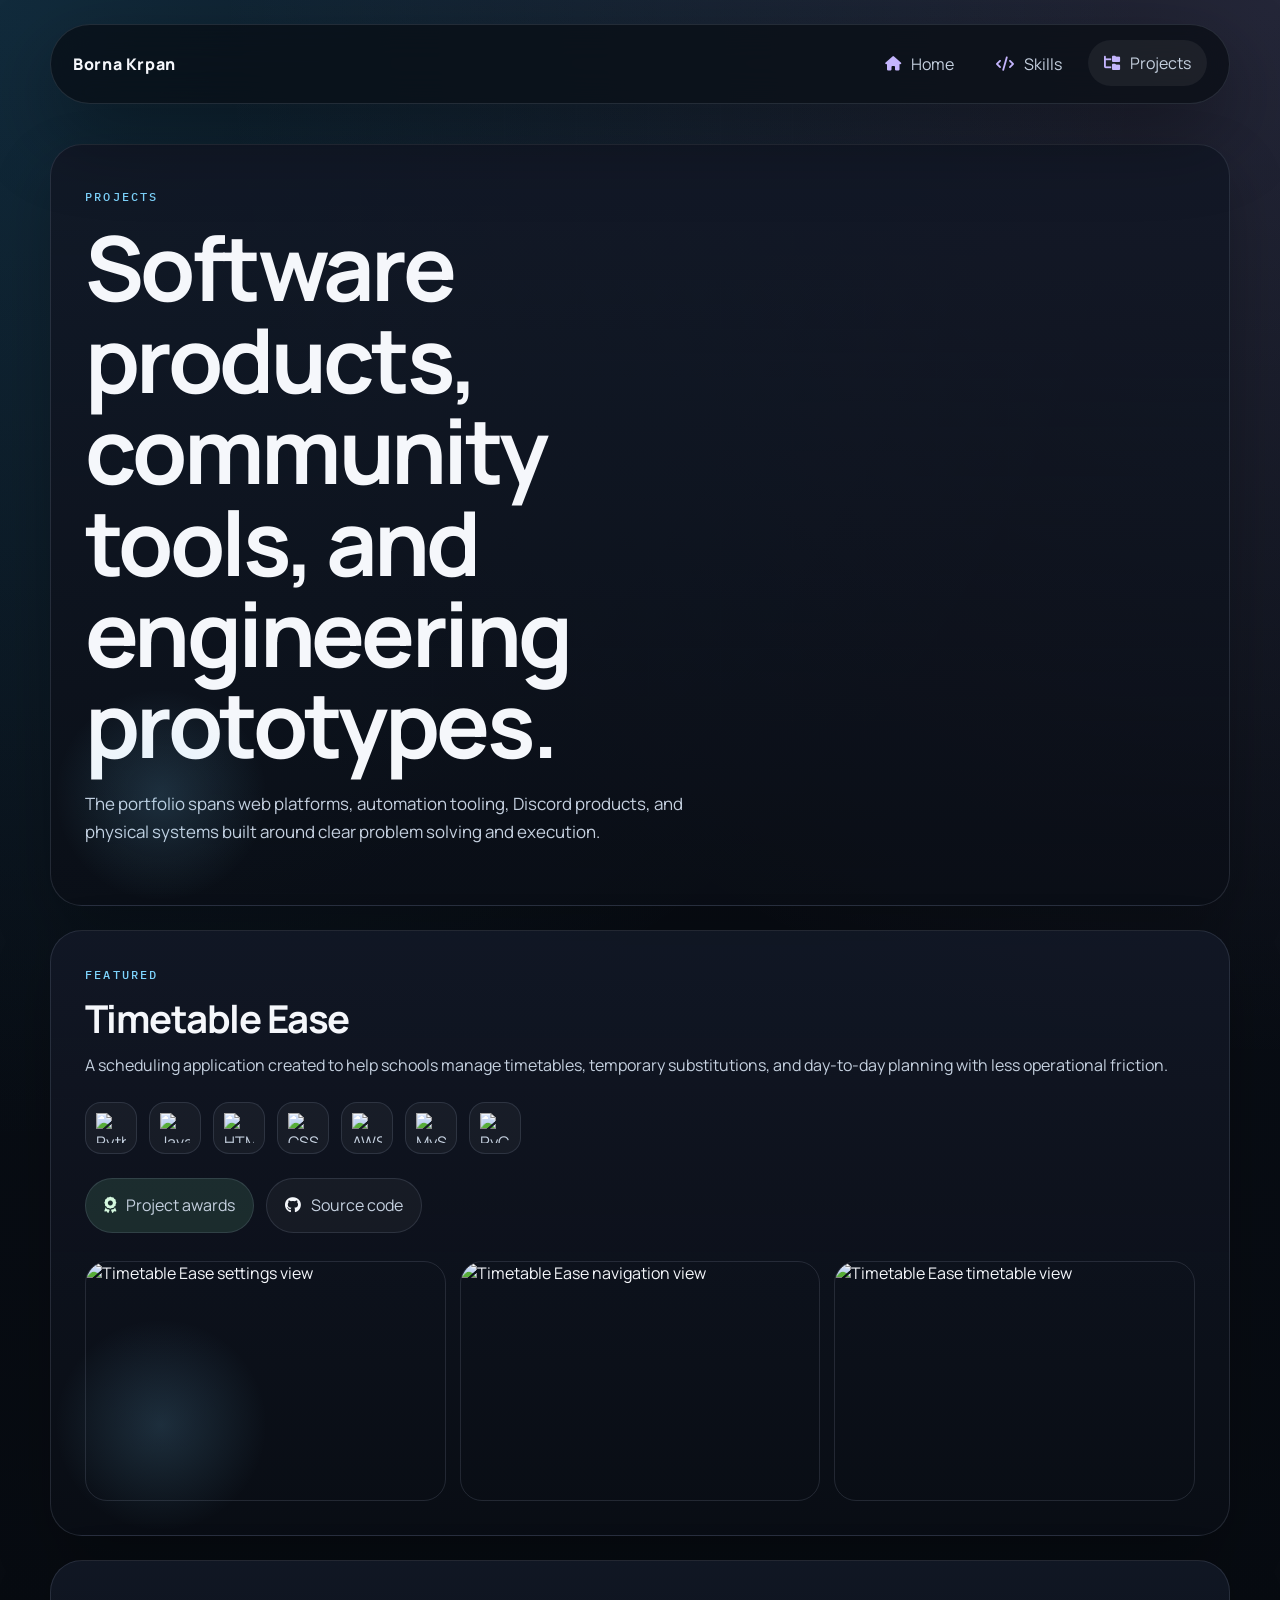
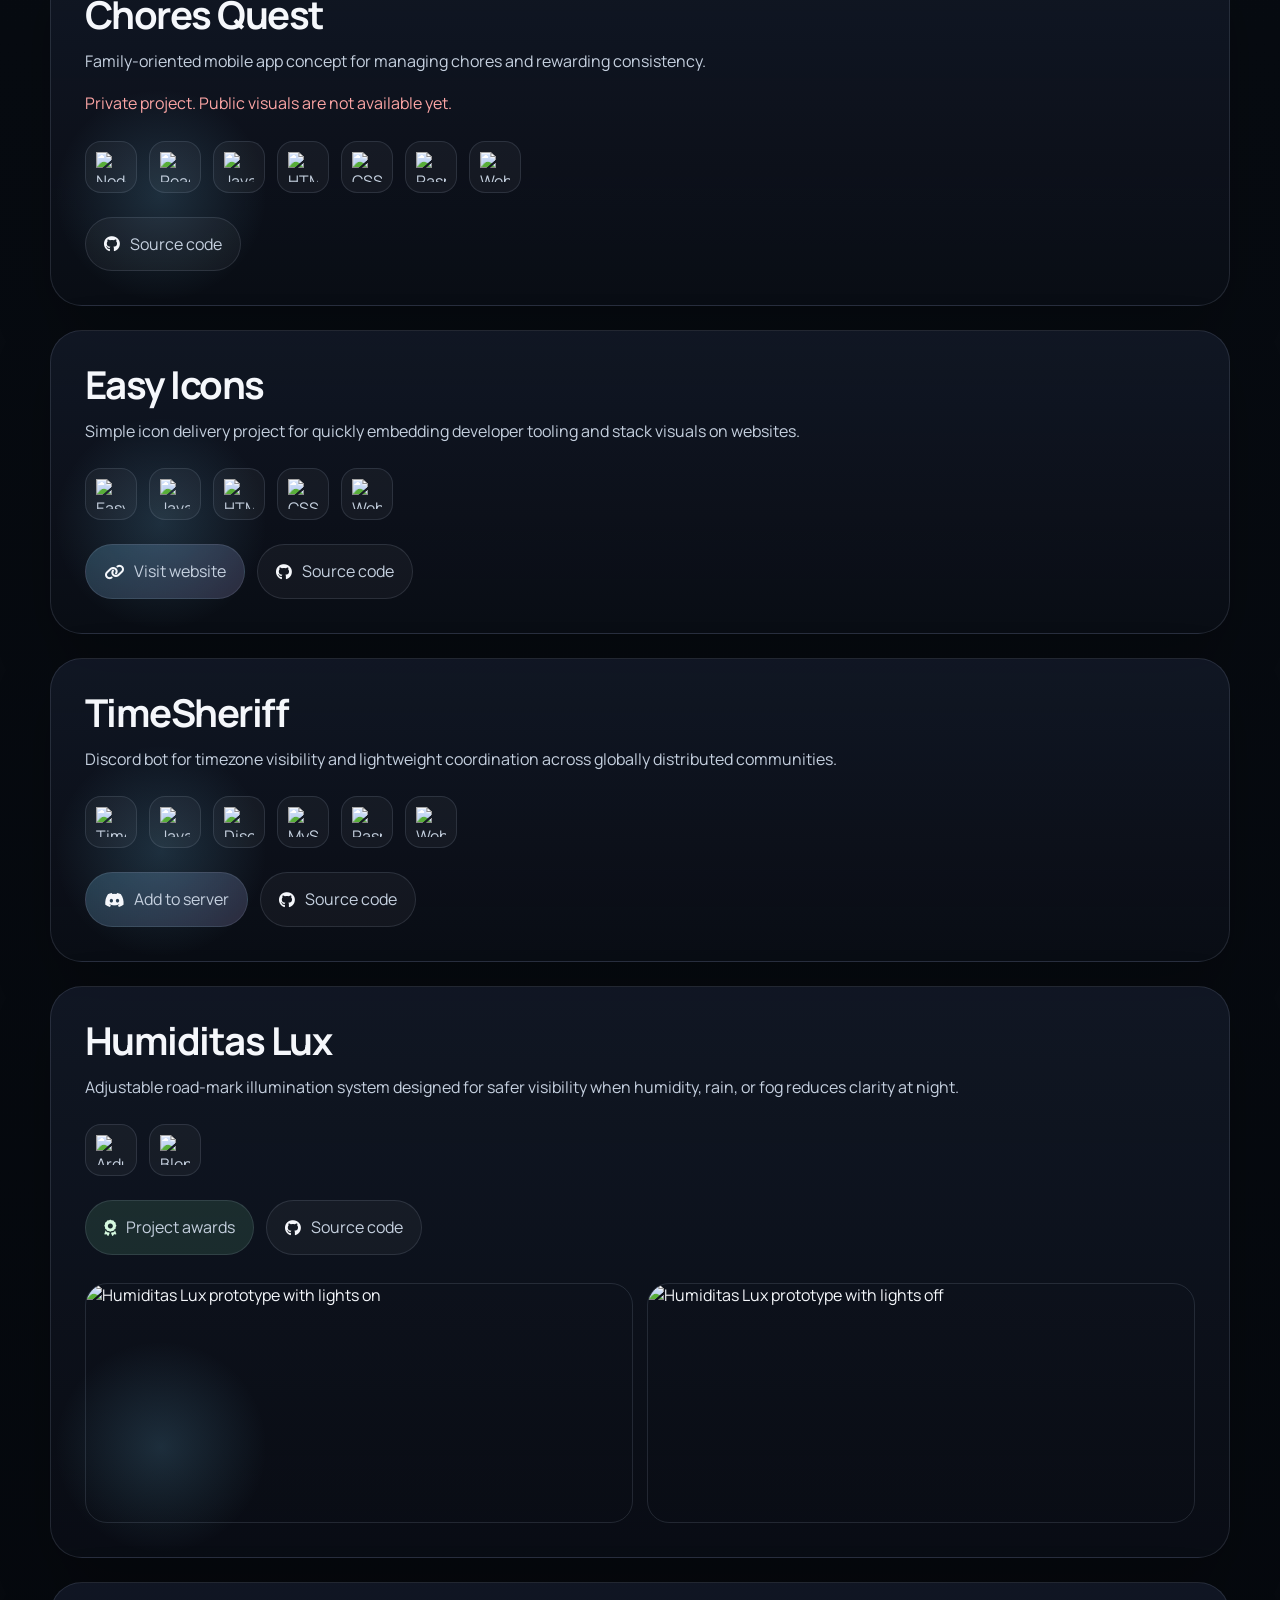
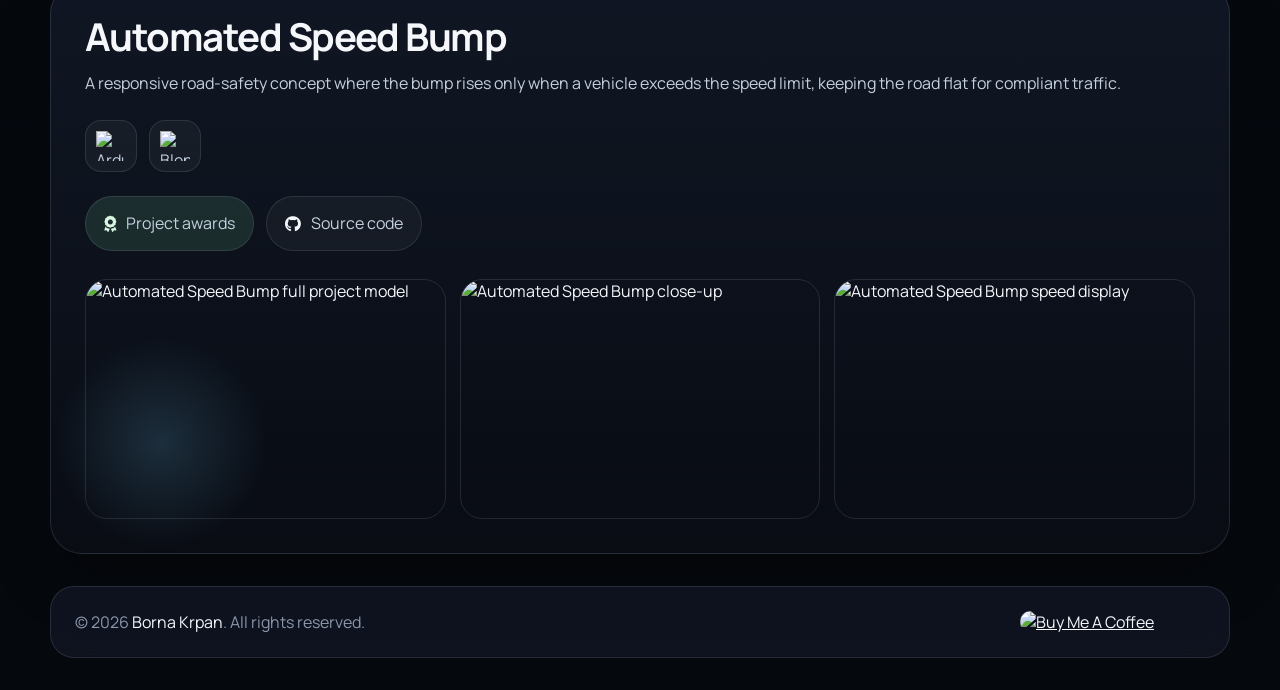
==== projects.html @ 5ff1ddcb "Page rework" ====
<!DOCTYPE html>
<html lang="en">
<head>
    <meta charset="UTF-8">
    <meta name="viewport" content="width=device-width, initial-scale=1.0">
    <title>Borna Krpan</title>
    <link rel="icon" type="image/x-icon" href="images/pp.png">
    <link rel="preconnect" href="https://fonts.googleapis.com">
    <link rel="preconnect" href="https://fonts.gstatic.com" crossorigin>
    <link href="https://fonts.googleapis.com/css2?family=IBM+Plex+Mono:wght@400;500&family=Manrope:wght@400;500;700;800&display=swap" rel="stylesheet">
    <link rel="stylesheet" href="css/style.css">
    <link rel="stylesheet" href="css/header.css">
    <link rel="stylesheet" href="css/main.css">
    <link rel="stylesheet" href="css/footer.css">
    <link rel="stylesheet" href="https://cdnjs.cloudflare.com/ajax/libs/font-awesome/6.6.0/css/all.min.css"
          integrity="sha512-Kc323vGBEqzTmouAECnVceyQqyqdsSiqLQISBL29aUW4U/M7pSPA/gEUZQqv1cwx4OnYxTxve5UMg5GT6L4JJg=="
          crossorigin="anonymous" referrerpolicy="no-referrer">
</head>
<body class="page-projects">
<header class="site-header">
    <a class="brand" href="./index.html">Borna Krpan</a>
    <nav>
        <ul class="nav-list">
            <li><a class="nav-link" href="./index.html"><i class="fa-solid fa-house"></i><span>Home</span></a></li>
            <li><a class="nav-link" href="./skills.html"><i class="fa-solid fa-code"></i><span>Skills</span></a></li>
            <li><a class="nav-link active" href="./projects.html"><i class="fa-solid fa-folder-tree"></i><span>Projects</span></a></li>
        </ul>
    </nav>
</header>
<main class="site-main">
    <section class="page-intro section-card">
        <p class="eyebrow">Projects</p>
        <h1>Software products, community tools, and engineering prototypes.</h1>
        <p class="lede">
            The portfolio spans web platforms, automation tooling, Discord products, and physical systems built around
            clear problem solving and execution.
        </p>
    </section>

    <section class="project-stack">
        <article class="project-card project-card-featured section-card">
            <div class="project-copy">
                <p class="eyebrow">Featured</p>
                <h2 id="timetable-ease">Timetable Ease</h2>
                <p>
                    A scheduling application created to help schools manage timetables, temporary substitutions, and
                    day-to-day planning with less operational friction.
                </p>
                <ul class="tech-list">
                    <li><img src="https://easyicons.xyz/icons/Python-Dark.svg" alt="Python"></li>
                    <li><img src="https://easyicons.xyz/icons/JavaScript.svg" alt="JavaScript"></li>
                    <li><img src="https://easyicons.xyz/icons/HTML.svg" alt="HTML"></li>
                    <li><img src="https://easyicons.xyz/icons/CSS.svg" alt="CSS"></li>
                    <li><img src="https://easyicons.xyz/icons/AWS-Dark.svg" alt="AWS"></li>
                    <li><img src="https://easyicons.xyz/icons/MySQL-Dark.svg" alt="MySQL"></li>
                    <li><img src="https://easyicons.xyz/icons/PyCharm-Dark.svg" alt="PyCharm"></li>
                </ul>
                <div class="button-row">
                    <a class="button button-accent" href="https://www.linkedin.com/in/borna-krpan/details/honors/" target="_blank" rel="noreferrer">
                        <i class="fa-solid fa-award"></i><span>Project awards</span>
                    </a>
                    <a class="button button-secondary" href="https://github.com/xikodev/timetableease" target="_blank" rel="noreferrer">
                        <i class="fa-brands fa-github"></i><span>Source code</span>
                    </a>
                </div>
            </div>
            <div class="project-media-grid">
                <img src="images/projects/timetable-ease/settings.png" alt="Timetable Ease settings view">
                <img src="images/projects/timetable-ease/navbar.png" alt="Timetable Ease navigation view">
                <img src="images/projects/timetable-ease/timetable.png" alt="Timetable Ease timetable view">
            </div>
        </article>

        <article class="project-card section-card">
            <div class="project-copy">
                <h2 id="chores-quest">Chores Quest</h2>
                <p>Family-oriented mobile app concept for managing chores and rewarding consistency.</p>
                <p class="status-note">Private project. Public visuals are not available yet.</p>
                <ul class="tech-list">
                    <li><img src="https://easyicons.xyz/icons/NodeJS-Dark.svg" alt="NodeJS"></li>
                    <li><img src="https://easyicons.xyz/icons/React-Dark.svg" alt="React"></li>
                    <li><img src="https://easyicons.xyz/icons/JavaScript.svg" alt="JavaScript"></li>
                    <li><img src="https://easyicons.xyz/icons/HTML.svg" alt="HTML"></li>
                    <li><img src="https://easyicons.xyz/icons/CSS.svg" alt="CSS"></li>
                    <li><img src="https://easyicons.xyz/icons/RaspberryPi-Dark.svg" alt="Raspberry Pi"></li>
                    <li><img src="https://easyicons.xyz/icons/WebStorm-Dark.svg" alt="WebStorm"></li>
                </ul>
                <div class="button-row">
                    <a class="button button-secondary" href="https://github.com/xikodev/chores-quest" target="_blank" rel="noreferrer">
                        <i class="fa-brands fa-github"></i><span>Source code</span>
                    </a>
                </div>
            </div>
        </article>

        <article class="project-card section-card">
            <div class="project-copy">
                <h2 id="easy-icons">Easy Icons</h2>
                <p>Simple icon delivery project for quickly embedding developer tooling and stack visuals on websites.</p>
                <ul class="tech-list">
                    <li><img src="images/projects/easy-icons/logo.png" alt="Easy Icons logo"></li>
                    <li><img src="https://easyicons.xyz/icons/JavaScript.svg" alt="JavaScript"></li>
                    <li><img src="https://easyicons.xyz/icons/HTML.svg" alt="HTML"></li>
                    <li><img src="https://easyicons.xyz/icons/CSS.svg" alt="CSS"></li>
                    <li><img src="https://easyicons.xyz/icons/WebStorm-Dark.svg" alt="WebStorm"></li>
                </ul>
                <div class="button-row">
                    <a class="button button-primary" href="https://easyicons.xyz" target="_blank" rel="noreferrer">
                        <i class="fa-solid fa-link"></i><span>Visit website</span>
                    </a>
                    <a class="button button-secondary" href="https://github.com/xikodev/easy-icons" target="_blank" rel="noreferrer">
                        <i class="fa-brands fa-github"></i><span>Source code</span>
                    </a>
                </div>
            </div>
        </article>

        <article class="project-card section-card">
            <div class="project-copy">
                <h2 id="timesheriff">TimeSheriff</h2>
                <p>
                    Discord bot for timezone visibility and lightweight coordination across globally distributed
                    communities.
                </p>
                <ul class="tech-list">
                    <li><img src="images/projects/timesheriff/timesheriff.png" alt="TimeSheriff logo"></li>
                    <li><img src="https://easyicons.xyz/icons/JavaScript.svg" alt="JavaScript"></li>
                    <li><img src="https://easyicons.xyz/icons/DiscordJS-Dark.svg" alt="DiscordJS"></li>
                    <li><img src="https://easyicons.xyz/icons/MySQL-Dark.svg" alt="MySQL"></li>
                    <li><img src="https://easyicons.xyz/icons/RaspberryPi-Dark.svg" alt="Raspberry Pi"></li>
                    <li><img src="https://easyicons.xyz/icons/WebStorm-Dark.svg" alt="WebStorm"></li>
                </ul>
                <div class="button-row">
                    <a class="button button-primary" href="https://timesheriff.xyz" target="_blank" rel="noreferrer">
                        <i class="fa-brands fa-discord"></i><span>Add to server</span>
                    </a>
                    <a class="button button-secondary" href="https://github.com/xikodev/timesheriff" target="_blank" rel="noreferrer">
                        <i class="fa-brands fa-github"></i><span>Source code</span>
                    </a>
                </div>
            </div>
        </article>

        <article class="project-card section-card">
            <div class="project-copy">
                <h2 id="humiditas-lux">Humiditas Lux</h2>
                <p>
                    Adjustable road-mark illumination system designed for safer visibility when humidity, rain, or fog
                    reduces clarity at night.
                </p>
                <ul class="tech-list">
                    <li><img src="https://easyicons.xyz/icons/Arduino.svg" alt="Arduino"></li>
                    <li><img src="https://easyicons.xyz/icons/Blender-Dark.svg" alt="Blender"></li>
                </ul>
                <div class="button-row">
                    <a class="button button-accent" href="https://www.linkedin.com/in/borna-krpan/details/honors/" target="_blank" rel="noreferrer">
                        <i class="fa-solid fa-award"></i><span>Project awards</span>
                    </a>
                    <a class="button button-secondary" href="https://github.com/xikodev/humiditas-lux" target="_blank" rel="noreferrer">
                        <i class="fa-brands fa-github"></i><span>Source code</span>
                    </a>
                </div>
            </div>
            <div class="project-media-grid project-media-grid-duo">
                <img src="images/projects/humiditas-lux/lights-on.jpg" alt="Humiditas Lux prototype with lights on">
                <img src="images/projects/humiditas-lux/lights-off.jpg" alt="Humiditas Lux prototype with lights off">
            </div>
        </article>

        <article class="project-card section-card">
            <div class="project-copy">
                <h2 id="automated-speed-bump">Automated Speed Bump</h2>
                <p>
                    A responsive road-safety concept where the bump rises only when a vehicle exceeds the speed limit,
                    keeping the road flat for compliant traffic.
                </p>
                <ul class="tech-list">
                    <li><img src="https://easyicons.xyz/icons/Arduino.svg" alt="Arduino"></li>
                    <li><img src="https://easyicons.xyz/icons/Blender-Dark.svg" alt="Blender"></li>
                </ul>
                <div class="button-row">
                    <a class="button button-accent" href="https://www.linkedin.com/in/borna-krpan/details/honors/" target="_blank" rel="noreferrer">
                        <i class="fa-solid fa-award"></i><span>Project awards</span>
                    </a>
                    <a class="button button-secondary" href="https://github.com/xikodev/automated-speed-bump" target="_blank" rel="noreferrer">
                        <i class="fa-brands fa-github"></i><span>Source code</span>
                    </a>
                </div>
            </div>
            <div class="project-media-grid">
                <img src="images/projects/automated-speed-bump/project.jpg" alt="Automated Speed Bump full project model">
                <img src="images/projects/automated-speed-bump/speed-bump.jpg" alt="Automated Speed Bump close-up">
                <img src="images/projects/automated-speed-bump/lcd.jpg" alt="Automated Speed Bump speed display">
            </div>
        </article>
    </section>
</main>
<footer class="site-footer">
    <p>&copy; 2026 <span>Borna Krpan</span>. All rights reserved.</p>
    <a class="coffee-link" href="https://www.buymeacoffee.com/xikodev" target="_blank" rel="noreferrer">
        <img src="https://cdn.buymeacoffee.com/buttons/v2/default-yellow.png" alt="Buy Me A Coffee">
    </a>
</footer>
</body>
</html>
---- css/style.css ----
@import 'root.css';

* {
    box-sizing: border-box;
}

html {
    min-height: 100%;
    scroll-behavior: smooth;
}

body {
    margin: 0;
    min-height: 100vh;
    color: var(--text-primary);
    font-family: 'Manrope', sans-serif;
    background:
        radial-gradient(circle at top left, rgba(56, 189, 248, 0.16), transparent 28%),
        radial-gradient(circle at top right, rgba(196, 181, 253, 0.14), transparent 26%),
        linear-gradient(180deg, #0a0f18 0%, var(--bg-base) 42%, #05080d 100%);
}

body::before {
    content: '';
    position: fixed;
    inset: 0;
    background-image:
        linear-gradient(rgba(255, 255, 255, 0.025) 1px, transparent 1px),
        linear-gradient(90deg, rgba(255, 255, 255, 0.025) 1px, transparent 1px);
    background-size: 72px 72px;
    mask-image: radial-gradient(circle at center, black 45%, transparent 88%);
    pointer-events: none;
    opacity: 0.35;
}

a {
    color: inherit;
}

img {
    display: block;
    max-width: 100%;
}
---- css/header.css ----
@import 'root.css';

.site-header {
    width: min(calc(100% - 48px), var(--content-width));
    margin: 24px auto 0;
    padding: 16px 22px;
    display: flex;
    justify-content: space-between;
    align-items: center;
    gap: 20px;
    position: sticky;
    top: 16px;
    z-index: 20;
    border: 1px solid var(--border-soft);
    border-radius: 999px;
    background: rgba(7, 11, 17, 0.68);
    backdrop-filter: blur(18px);
    box-shadow: var(--shadow-soft);
}

.brand {
    font-size: 1rem;
    font-weight: 800;
    letter-spacing: 0.04em;
    text-decoration: none;
}

.nav-list {
    list-style: none;
    display: flex;
    align-items: center;
    gap: 10px;
    margin: 0;
    padding: 0;
}

.nav-link {
    display: inline-flex;
    align-items: center;
    gap: 10px;
    padding: 10px 16px;
    border-radius: 999px;
    text-decoration: none;
    color: var(--text-secondary);
    transition: background-color 0.25s ease, color 0.25s ease, transform 0.25s ease;
}

.nav-link i {
    color: var(--accent-secondary);
    font-size: 0.9rem;
}

.nav-link:hover,
.nav-link.active {
    background: rgba(255, 255, 255, 0.06);
    color: var(--text-primary);
    transform: translateY(-1px);
}

@media (width <= 760px) {
    .site-header {
        width: min(calc(100% - 24px), var(--content-width));
        margin-top: 12px;
        padding: 14px 16px;
        border-radius: 28px;
        flex-direction: column;
        align-items: stretch;
    }

    .brand {
        text-align: center;
    }

    .nav-list {
        justify-content: center;
        flex-wrap: wrap;
    }

    .nav-link {
        flex: 1 1 auto;
        justify-content: center;
    }
}
---- css/main.css ----
@import 'root.css';

.site-main {
    width: min(calc(100% - 48px), var(--content-width));
    margin: 40px auto 32px;
    display: flex;
    flex-direction: column;
    gap: 24px;
}

.section-card {
    position: relative;
    overflow: hidden;
    border: 1px solid var(--border-soft);
    border-radius: var(--radius-xl);
    background: linear-gradient(180deg, rgba(18, 24, 38, 0.9), rgba(10, 14, 22, 0.78));
    box-shadow: var(--shadow-card);
}

.section-card::after {
    content: '';
    position: absolute;
    inset: auto auto 0 0;
    width: 220px;
    height: 220px;
    background: radial-gradient(circle, rgba(125, 211, 252, 0.16), transparent 68%);
    pointer-events: none;
}

.eyebrow {
    margin: 0 0 14px;
    color: var(--accent);
    font-family: 'IBM Plex Mono', monospace;
    font-size: 0.76rem;
    font-weight: 500;
    letter-spacing: 0.18em;
    text-transform: uppercase;
}

h1,
h2,
h3,
p {
    margin-top: 0;
}

h1,
h2 {
    letter-spacing: -0.04em;
    line-height: 1.02;
}

h1 {
    max-width: 12ch;
    font-size: clamp(3rem, 7vw, 5.6rem);
    margin-bottom: 20px;
}

h2 {
    font-size: clamp(2rem, 4vw, 3rem);
    margin-bottom: 16px;
}

h3 {
    font-size: 1.25rem;
    margin-bottom: 12px;
}

p,
li,
span {
    color: var(--text-secondary);
    line-height: 1.65;
}

.lede {
    max-width: 62ch;
    color: var(--text-secondary);
    font-size: 1.06rem;
}

.button-row,
.hero-actions {
    display: flex;
    flex-wrap: wrap;
    gap: 12px;
}

.button {
    display: inline-flex;
    align-items: center;
    gap: 10px;
    padding: 13px 18px;
    border: 1px solid var(--border-soft);
    border-radius: 999px;
    text-decoration: none;
    transition: transform 0.25s ease, border-color 0.25s ease, background-color 0.25s ease;
}

.button:hover {
    transform: translateY(-2px);
    border-color: var(--border-strong);
}

.button-primary {
    background: linear-gradient(135deg, rgba(125, 211, 252, 0.22), rgba(196, 181, 253, 0.18));
    color: var(--text-primary);
}

.button-secondary {
    background: rgba(255, 255, 255, 0.04);
    color: var(--text-primary);
}

.button-accent {
    background: rgba(134, 239, 172, 0.12);
    color: #d5f8df;
}

.hero {
    display: grid;
    grid-template-columns: minmax(0, 1.5fr) minmax(320px, 0.9fr);
    gap: 28px;
    padding: 52px;
    align-items: center;
}

.hero-copy {
    position: relative;
    z-index: 1;
}

.hero-copy .lede {
    margin-bottom: 28px;
}

.hero-visual {
    display: grid;
    gap: 18px;
    justify-items: end;
    position: relative;
    z-index: 1;
}

.portrait-shell {
    padding: 14px;
    border-radius: 28px;
    background: linear-gradient(180deg, rgba(255, 255, 255, 0.1), rgba(255, 255, 255, 0.03));
    border: 1px solid rgba(255, 255, 255, 0.12);
}

#profile-picture {
    width: min(100%, 320px);
    aspect-ratio: 1;
    object-fit: cover;
    border-radius: 22px;
}

.signal-card {
    max-width: 320px;
    padding: 18px 20px;
    border: 1px solid var(--border-soft);
    border-radius: var(--radius-md);
    background: rgba(255, 255, 255, 0.04);
}

.signal-label {
    margin-bottom: 8px;
    color: var(--text-muted);
    font-family: 'IBM Plex Mono', monospace;
    font-size: 0.82rem;
    letter-spacing: 0.08em;
    text-transform: uppercase;
}

.signal-value {
    margin-bottom: 0;
    color: var(--text-primary);
}

.social-list,
.tag-list,
.tech-list,
.icon-cloud {
    list-style: none;
    padding: 0;
    margin: 0;
}

.social-list {
    display: flex;
    flex-wrap: wrap;
    gap: 12px;
    margin-top: 28px;
}

.social-list a {
    width: 52px;
    height: 52px;
    display: inline-flex;
    align-items: center;
    justify-content: center;
    border: 1px solid var(--border-soft);
    border-radius: 18px;
    background: rgba(255, 255, 255, 0.04);
    transition: transform 0.25s ease, border-color 0.25s ease, background-color 0.25s ease;
}

.social-list a:hover {
    transform: translateY(-2px);
    border-color: var(--border-strong);
    background: rgba(255, 255, 255, 0.07);
}

.social-list img {
    width: 26px;
    height: 26px;
}

.metrics-grid,
.content-grid,
.spotlight-grid,
.skill-groups {
    display: grid;
    gap: 24px;
}

.metrics-grid {
    grid-template-columns: repeat(3, minmax(0, 1fr));
}

.metric-card {
    padding: 28px;
}

.metric-value {
    margin-bottom: 10px;
    color: var(--text-primary);
    font-size: 1.6rem;
    font-weight: 800;
    letter-spacing: -0.04em;
}

.metric-label {
    margin-bottom: 0;
}

.content-grid {
    grid-template-columns: repeat(2, minmax(0, 1fr));
}

.content-grid > article,
.spotlight-card,
.page-intro,
.skill-group,
.project-card {
    padding: 34px;
}

.timeline,
.experience-card {
    display: grid;
    gap: 18px;
}

.timeline-item,
.experience-card {
    padding: 20px 22px;
    border: 1px solid var(--border-soft);
    border-radius: var(--radius-lg);
    background: rgba(255, 255, 255, 0.03);
}

.timeline-item {
    display: flex;
    justify-content: space-between;
    gap: 20px;
}

.timeline-item span,
.experience-date span {
    color: var(--text-primary);
    white-space: nowrap;
}

.experience-card {
    grid-template-columns: minmax(0, 1fr) auto;
    align-items: center;
}

.experience-copy a {
    color: var(--text-primary);
    text-decoration: none;
}

.tag-list {
    display: flex;
    flex-wrap: wrap;
    gap: 10px;
    margin-top: 18px;
}

.tag-list li {
    padding: 8px 12px;
    border: 1px solid var(--border-soft);
    border-radius: 999px;
    background: rgba(255, 255, 255, 0.04);
    color: var(--text-primary);
}

.spotlight-card {
    display: grid;
    gap: 26px;
}

.spotlight-grid {
    grid-template-columns: repeat(3, minmax(0, 1fr));
}

.spotlight-grid article {
    padding: 22px;
    border: 1px solid var(--border-soft);
    border-radius: var(--radius-lg);
    background: rgba(255, 255, 255, 0.03);
}

.page-intro {
    padding-top: 42px;
    padding-bottom: 42px;
}

.page-intro h1 {
    max-width: 11ch;
}

.project-stack {
    display: grid;
    gap: 24px;
}

.project-card {
    display: grid;
    gap: 28px;
}

.project-copy {
    position: relative;
    z-index: 1;
}

.project-copy h2 {
    font-size: clamp(1.9rem, 3vw, 2.6rem);
    margin-bottom: 14px;
}

.status-note {
    color: var(--danger);
}

.tech-list {
    display: flex;
    flex-wrap: wrap;
    gap: 12px;
    margin: 24px 0;
}

.tech-list li {
    width: 52px;
    height: 52px;
    display: flex;
    align-items: center;
    justify-content: center;
    border: 1px solid var(--border-soft);
    border-radius: 16px;
    background: rgba(255, 255, 255, 0.04);
}

.tech-list img {
    width: 30px;
    height: 30px;
    object-fit: contain;
}

.project-media-grid {
    display: grid;
    grid-template-columns: repeat(3, minmax(0, 1fr));
    gap: 14px;
    position: relative;
    z-index: 1;
}

.project-media-grid-duo {
    grid-template-columns: repeat(2, minmax(0, 1fr));
}

.project-media-grid img {
    width: 100%;
    height: 100%;
    min-height: 240px;
    object-fit: cover;
    border-radius: 22px;
    border: 1px solid var(--border-soft);
}

.icon-cloud {
    display: grid;
    grid-template-columns: repeat(auto-fit, minmax(160px, 1fr));
    gap: 14px;
    margin-top: 24px;
}

.icon-cloud li {
    display: flex;
    align-items: center;
    gap: 12px;
    padding: 14px 16px;
    border: 1px solid var(--border-soft);
    border-radius: var(--radius-md);
    background: rgba(255, 255, 255, 0.04);
}

.icon-cloud img {
    width: 28px;
    height: 28px;
    object-fit: contain;
}

@media (width <= 980px) {
    .hero,
    .content-grid,
    .metrics-grid,
    .spotlight-grid {
        grid-template-columns: 1fr;
    }

    .hero-visual {
        justify-items: start;
    }

    .timeline-item,
    .experience-card {
        grid-template-columns: 1fr;
    }

    .timeline-item {
        flex-direction: column;
    }
}

@media (width <= 760px) {
    .site-main {
        width: min(calc(100% - 24px), var(--content-width));
        margin-top: 24px;
        gap: 16px;
    }

    .hero,
    .content-grid > article,
    .spotlight-card,
    .page-intro,
    .skill-group,
    .project-card,
    .metric-card {
        padding: 22px;
    }

    h1 {
        max-width: 100%;
    }

    .project-media-grid,
    .project-media-grid-duo {
        grid-template-columns: 1fr;
    }

    .project-media-grid img {
        min-height: 0;
    }

    .icon-cloud {
        grid-template-columns: 1fr;
    }
}
---- css/footer.css ----
@import 'root.css';

.site-footer {
    width: min(calc(100% - 48px), var(--content-width));
    margin: 0 auto 32px;
    padding: 22px 24px;
    display: flex;
    justify-content: space-between;
    align-items: center;
    gap: 20px;
    border: 1px solid var(--border-soft);
    border-radius: var(--radius-lg);
    background: var(--bg-elevated);
    backdrop-filter: blur(14px);
}

.site-footer p {
    margin: 0;
    color: var(--text-muted);
}

.site-footer span {
    color: var(--text-primary);
}

.coffee-link img {
    width: 185px;
    height: auto;
    border-radius: 12px;
}

@media (width <= 760px) {
    .site-footer {
        width: min(calc(100% - 24px), var(--content-width));
        padding: 18px;
        flex-direction: column;
        text-align: center;
    }
}
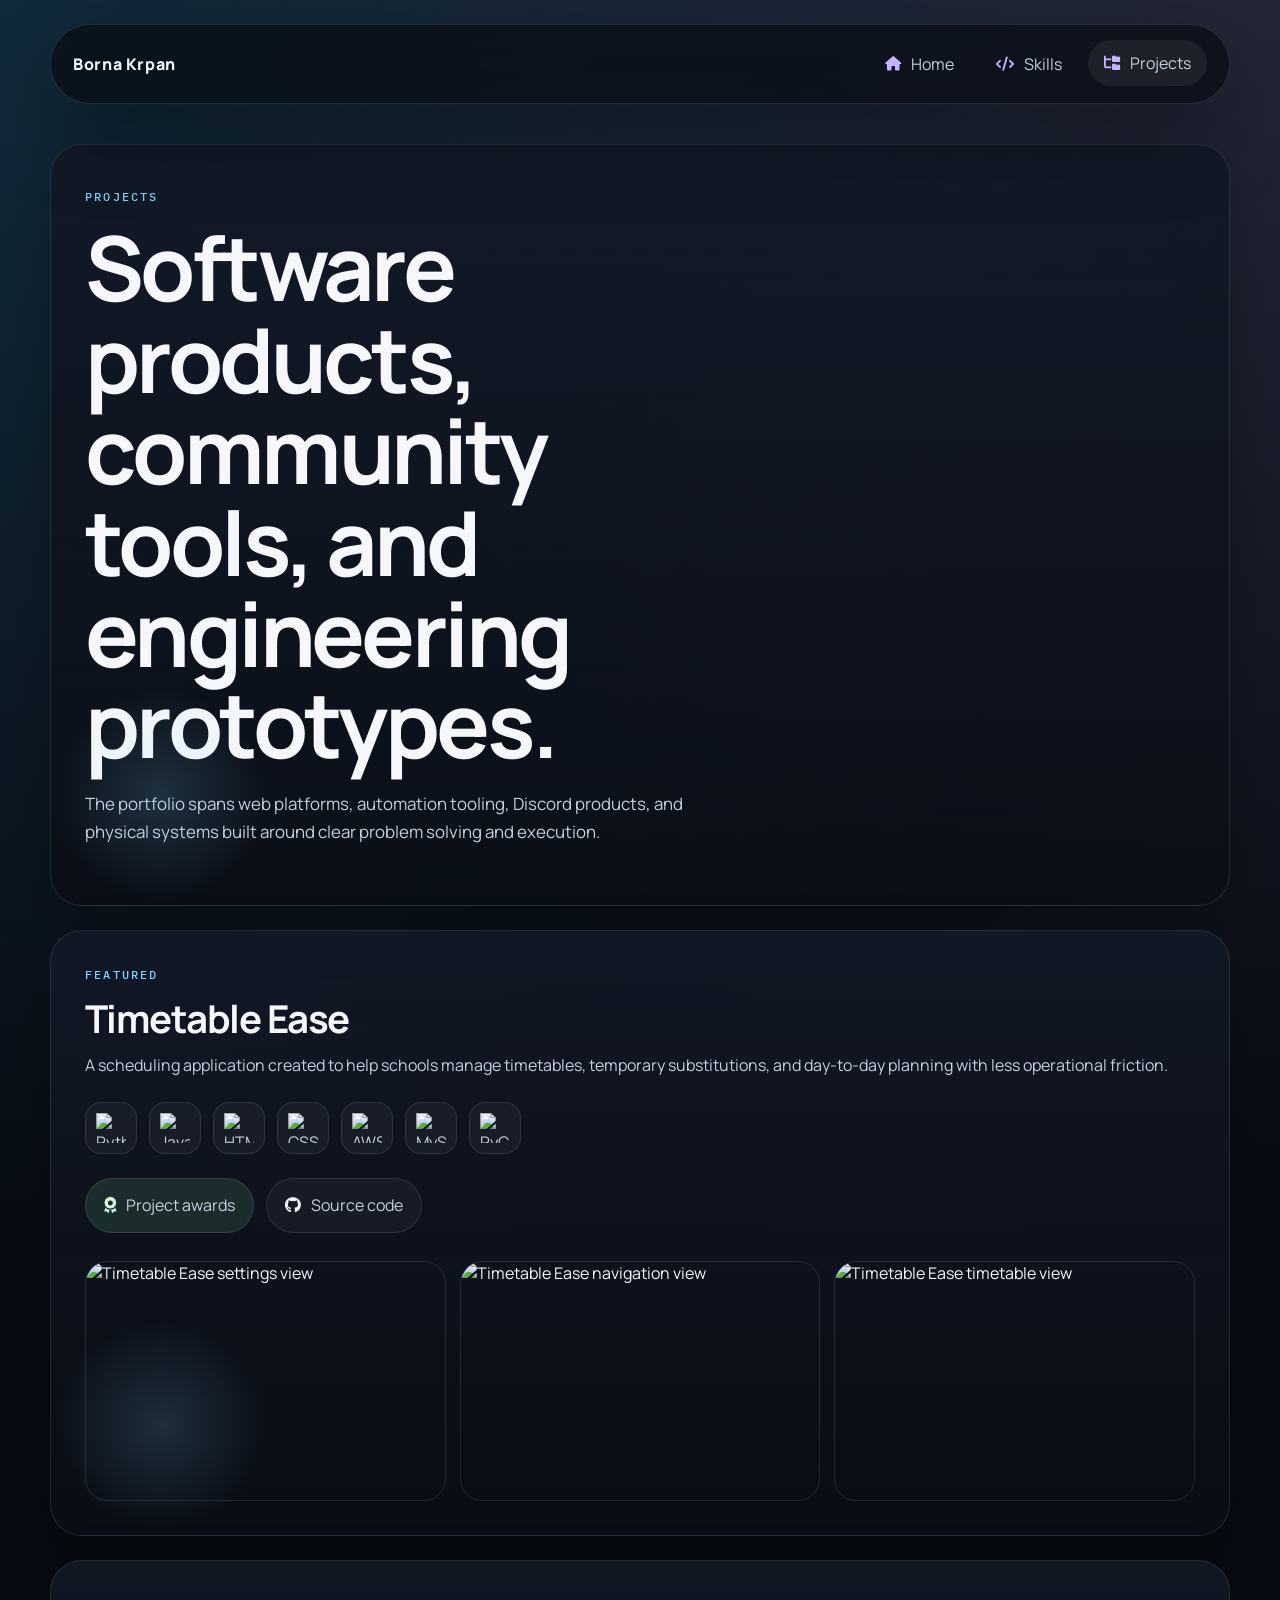
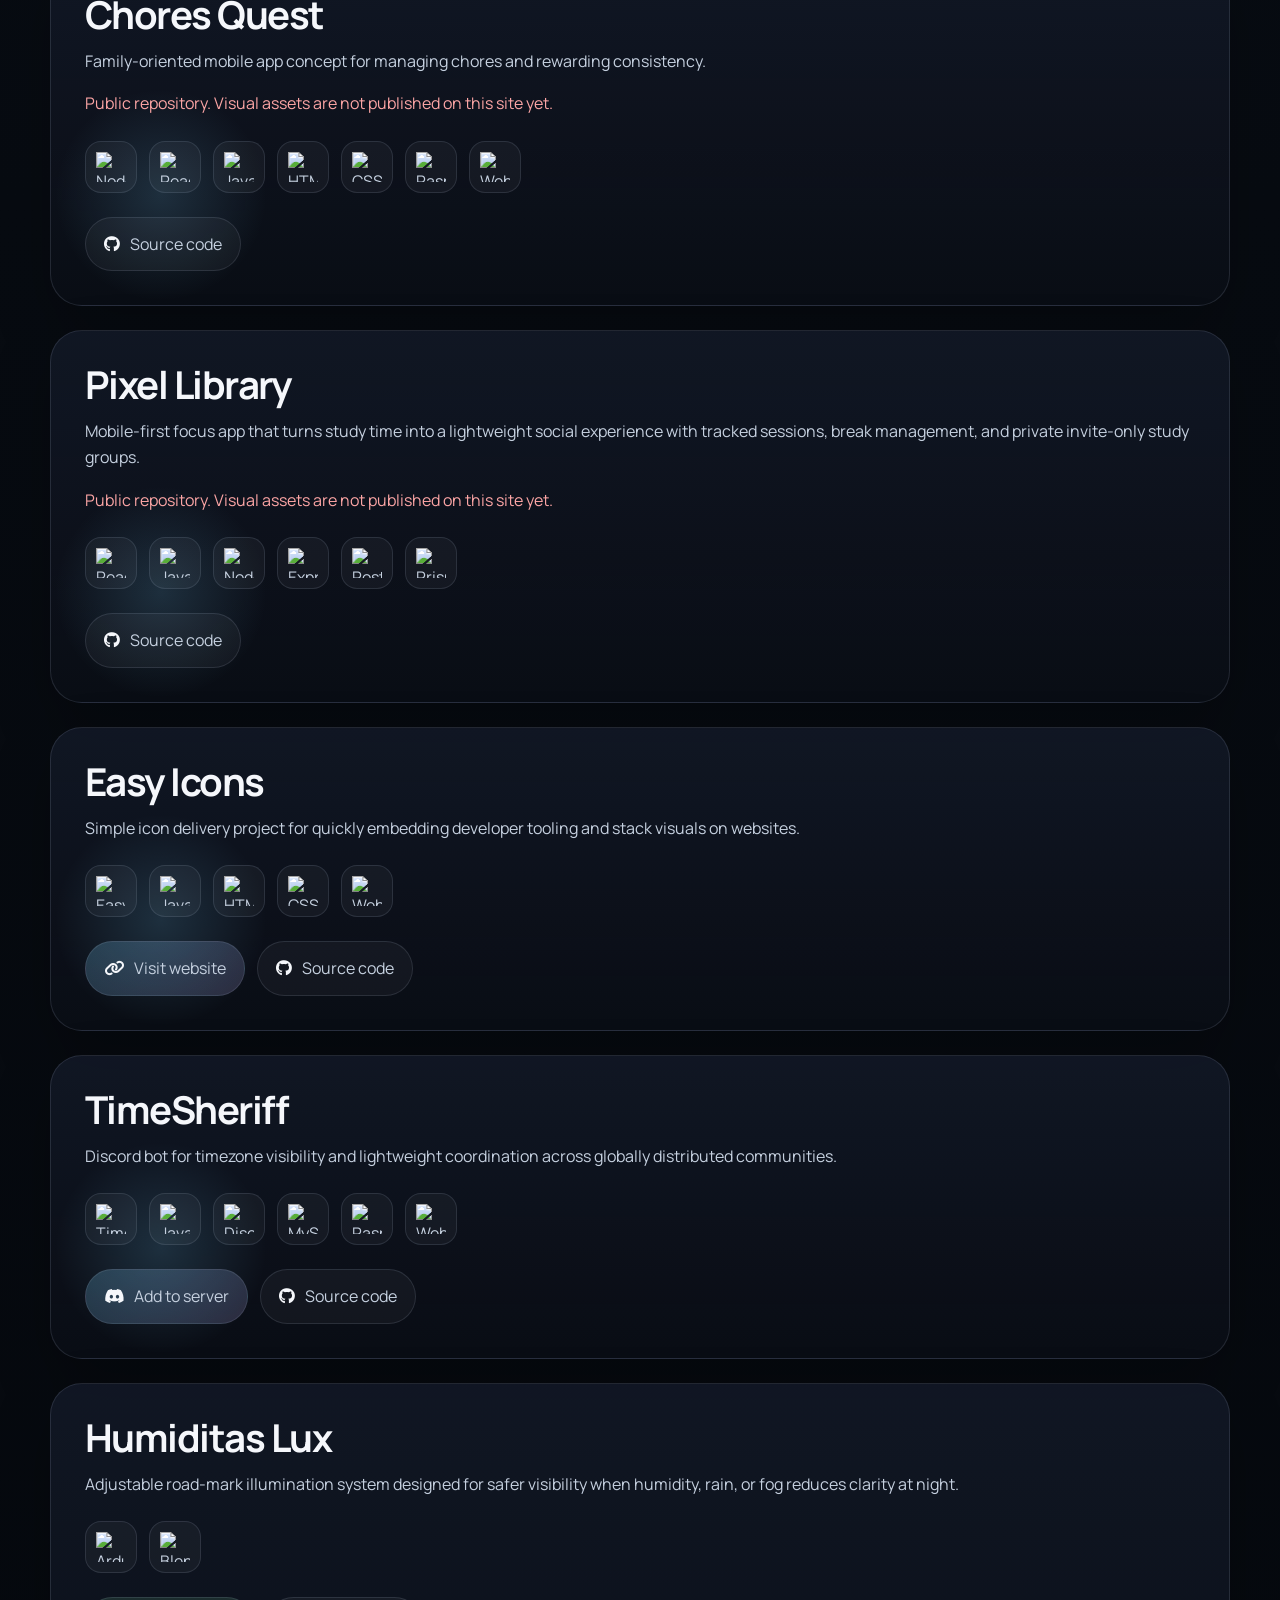
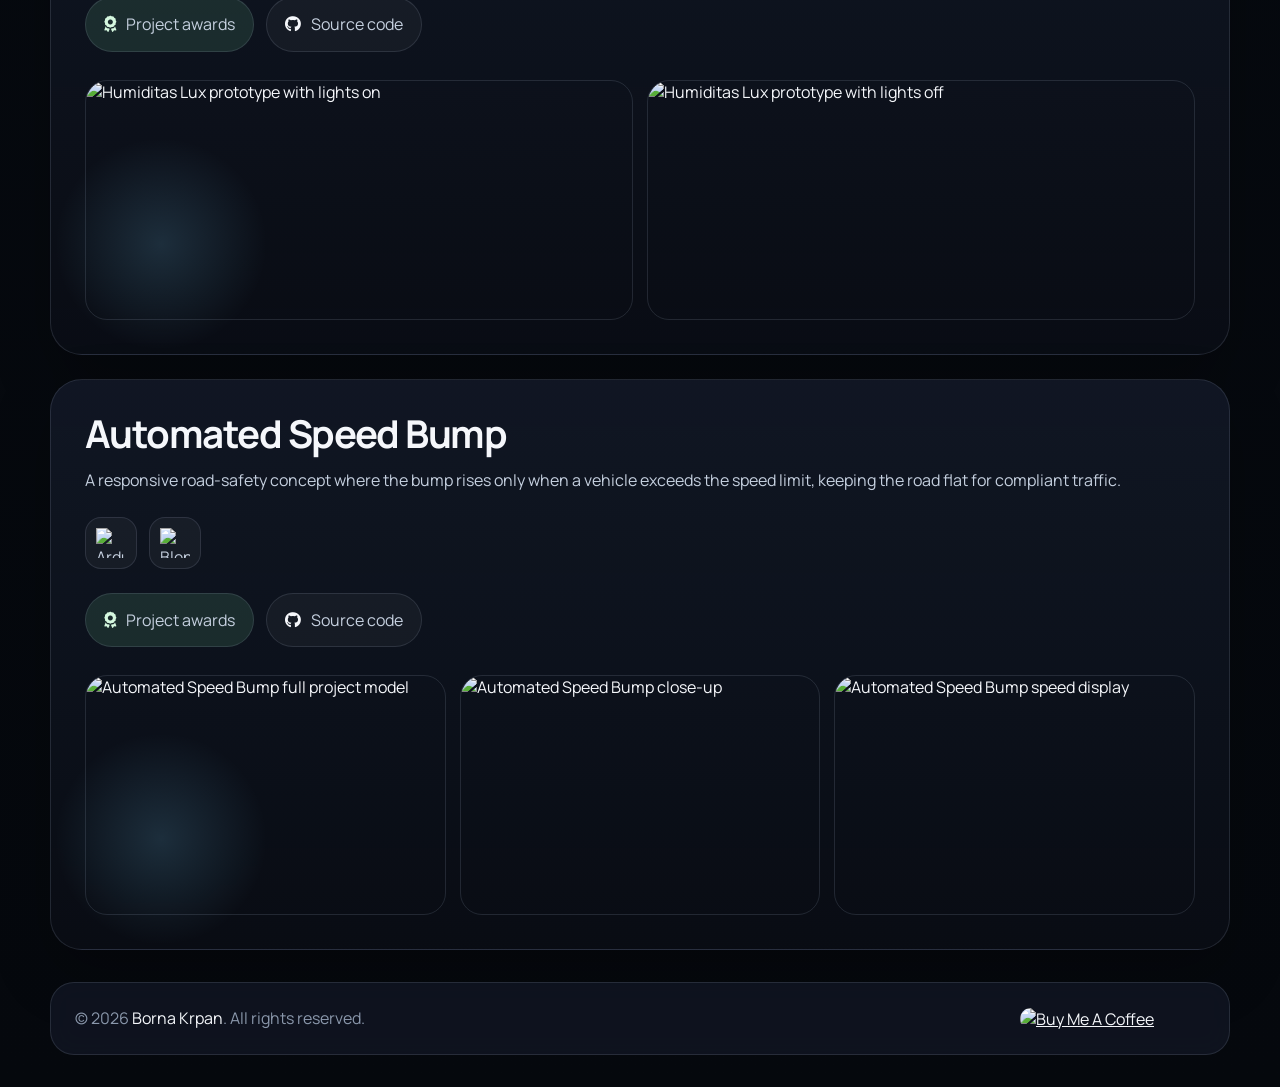
==== commit 878b7654: "Added pixel-library project" ====
--- a/projects.html
+++ b/projects.html
@@ -75,7 +75,7 @@
             <div class="project-copy">
                 <h2 id="chores-quest">Chores Quest</h2>
                 <p>Family-oriented mobile app concept for managing chores and rewarding consistency.</p>
-                <p class="status-note">Private project. Public visuals are not available yet.</p>
+                <p class="status-note">Public repository. Visual assets are not published on this site yet.</p>
                 <ul class="tech-list">
                     <li><img src="https://easyicons.xyz/icons/NodeJS-Dark.svg" alt="NodeJS"></li>
                     <li><img src="https://easyicons.xyz/icons/React-Dark.svg" alt="React"></li>
@@ -87,6 +87,30 @@
                 </ul>
                 <div class="button-row">
                     <a class="button button-secondary" href="https://github.com/xikodev/chores-quest" target="_blank" rel="noreferrer">
+                        <i class="fa-brands fa-github"></i><span>Source code</span>
+                    </a>
+                </div>
+            </div>
+        </article>
+
+        <article class="project-card section-card">
+            <div class="project-copy">
+                <h2 id="pixel-library">Pixel Library</h2>
+                <p>
+                    Mobile-first focus app that turns study time into a lightweight social experience with tracked
+                    sessions, break management, and private invite-only study groups.
+                </p>
+                <p class="status-note">Public repository. Visual assets are not published on this site yet.</p>
+                <ul class="tech-list">
+                    <li><img src="https://easyicons.xyz/icons/React-Dark.svg" alt="React"></li>
+                    <li><img src="https://easyicons.xyz/icons/JavaScript.svg" alt="JavaScript"></li>
+                    <li><img src="https://easyicons.xyz/icons/NodeJS-Dark.svg" alt="NodeJS"></li>
+                    <li><img src="https://easyicons.xyz/icons/ExpressJS-Dark.svg" alt="Express"></li>
+                    <li><img src="https://easyicons.xyz/icons/PostgreSQL-Dark.svg" alt="PostgreSQL"></li>
+                    <li><img src="https://easyicons.xyz/icons/Prisma.svg" alt="Prisma"></li>
+                </ul>
+                <div class="button-row">
+                    <a class="button button-secondary" href="https://github.com/xikodev/pixel-library" target="_blank" rel="noreferrer">
                         <i class="fa-brands fa-github"></i><span>Source code</span>
                     </a>
                 </div>
--- a/css/main.css
+++ b/css/main.css
@@ -143,15 +143,18 @@
 }
 
 .portrait-shell {
+    width: min(100%, 388px);
+    aspect-ratio: 1;
     padding: 14px;
+    display: flex;
     border-radius: 28px;
     background: linear-gradient(180deg, rgba(255, 255, 255, 0.1), rgba(255, 255, 255, 0.03));
     border: 1px solid rgba(255, 255, 255, 0.12);
 }
 
 #profile-picture {
-    width: min(100%, 320px);
-    aspect-ratio: 1;
+    width: 100%;
+    height: 100%;
     object-fit: cover;
     border-radius: 22px;
 }
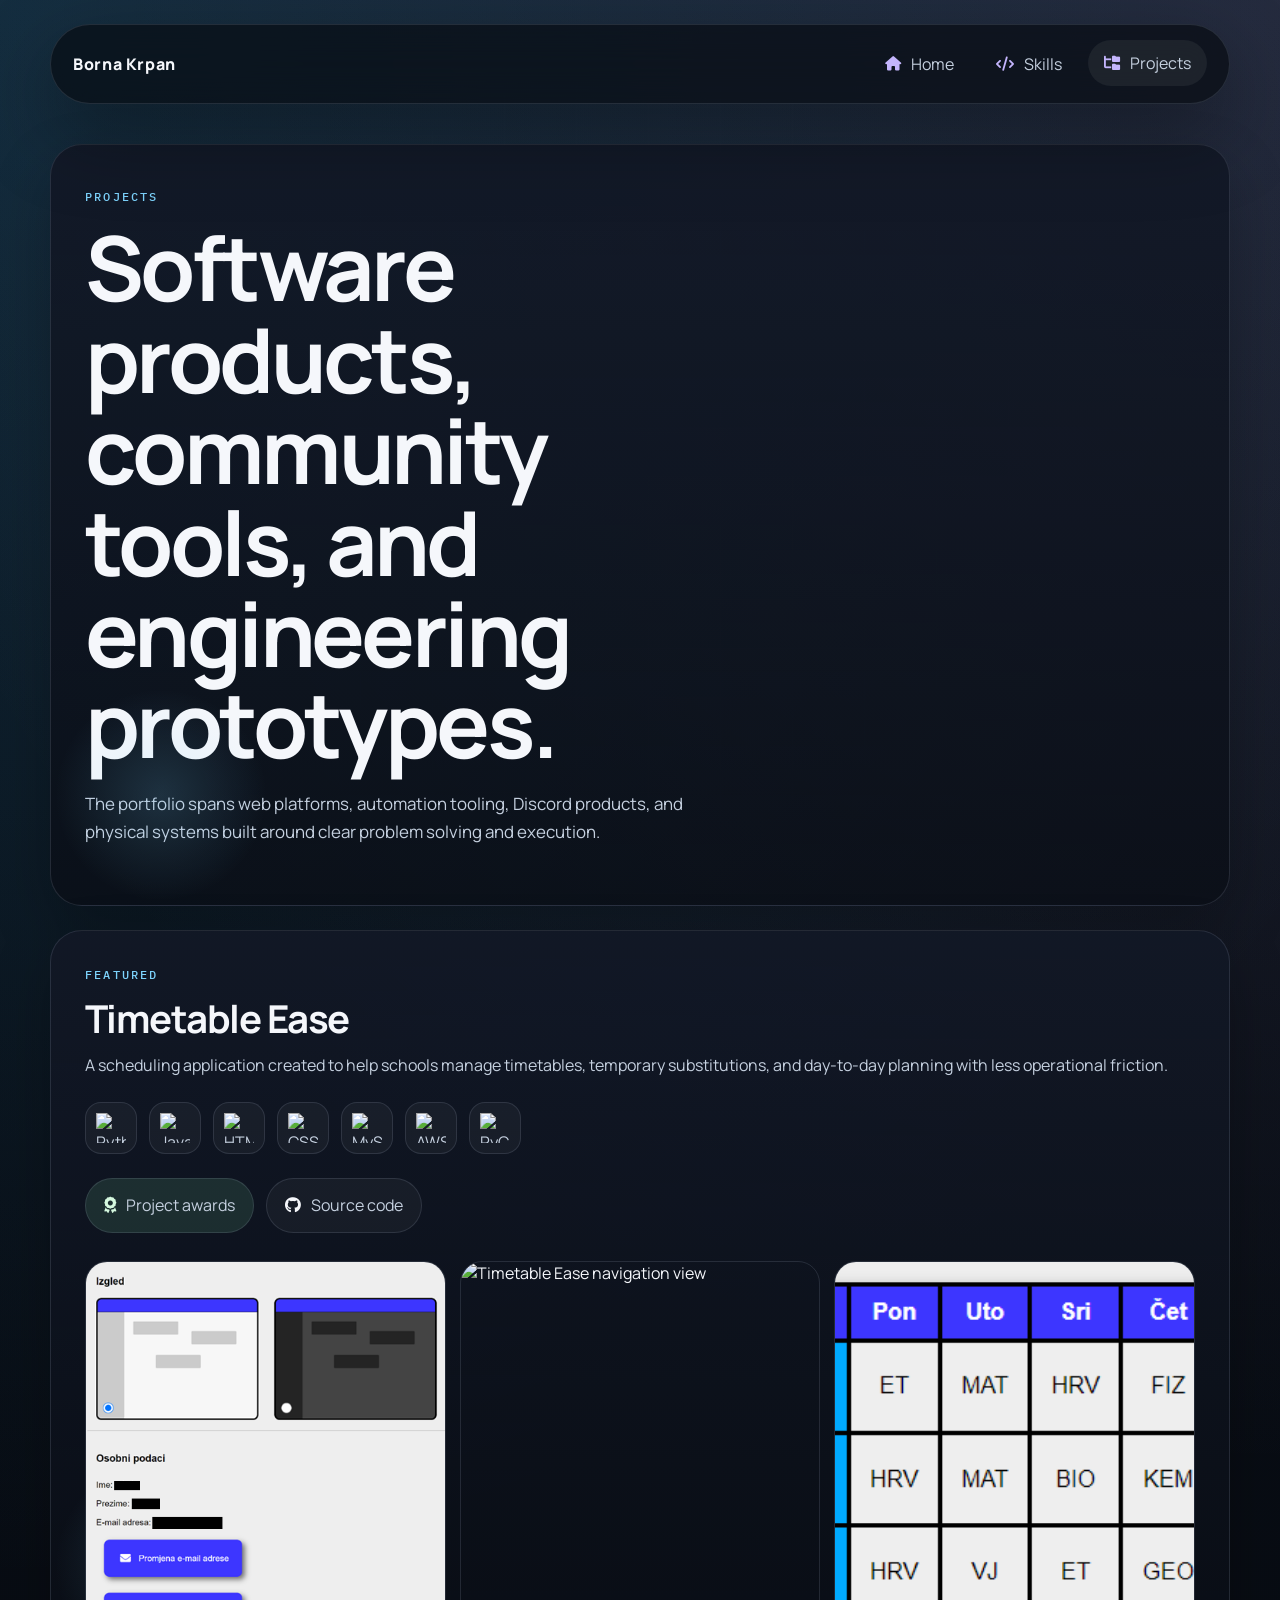
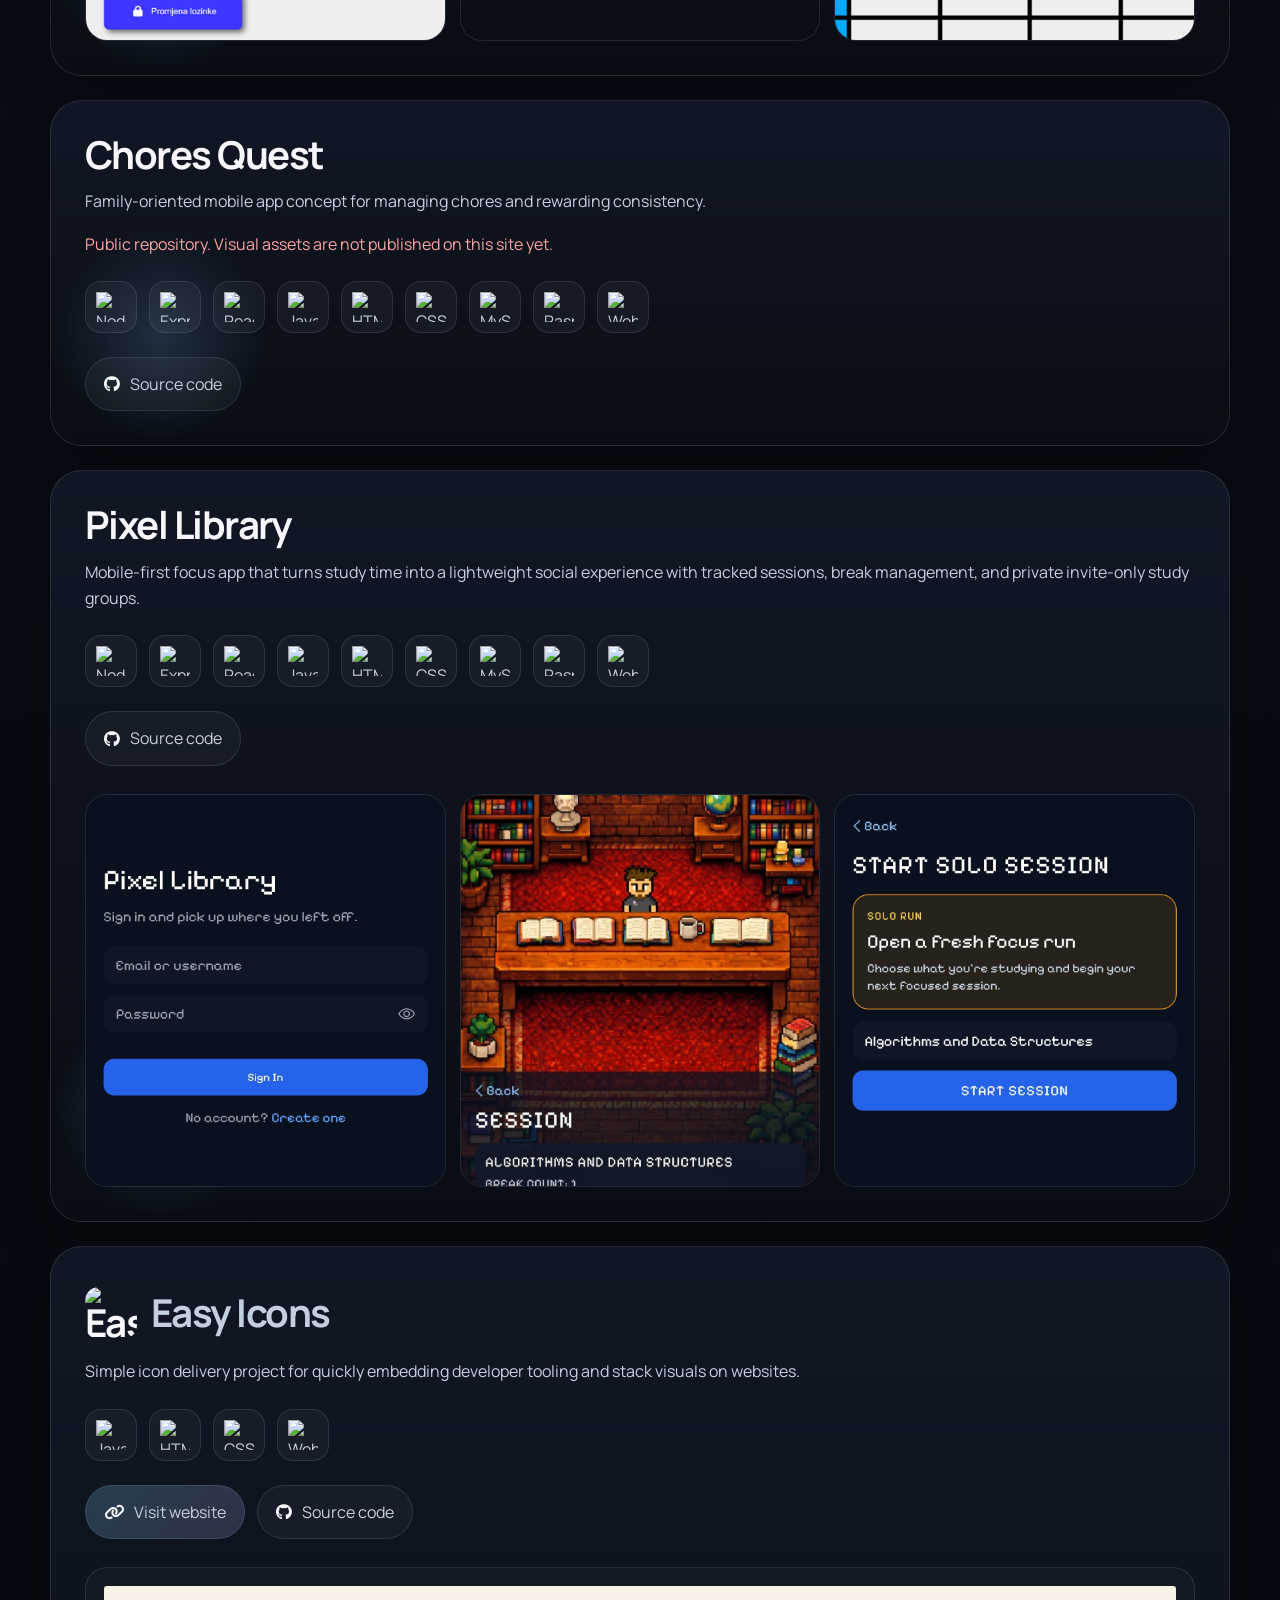
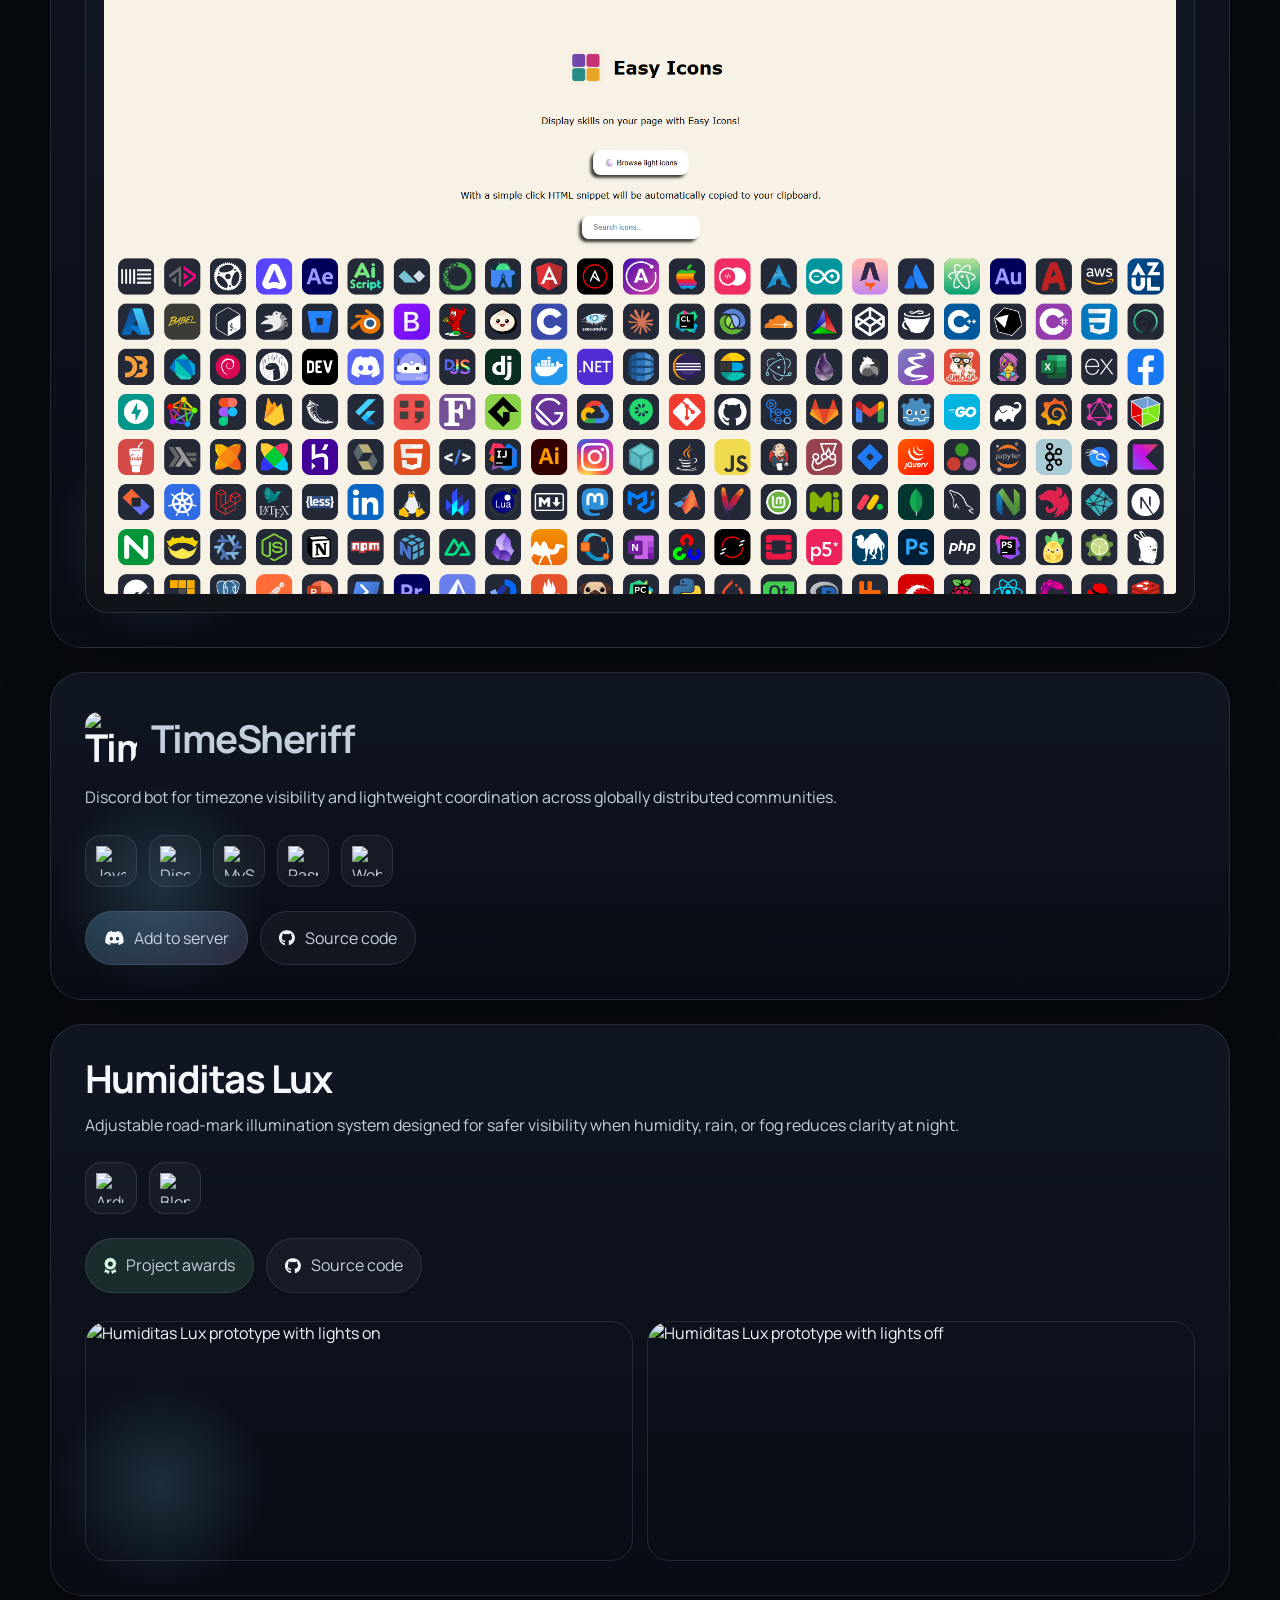
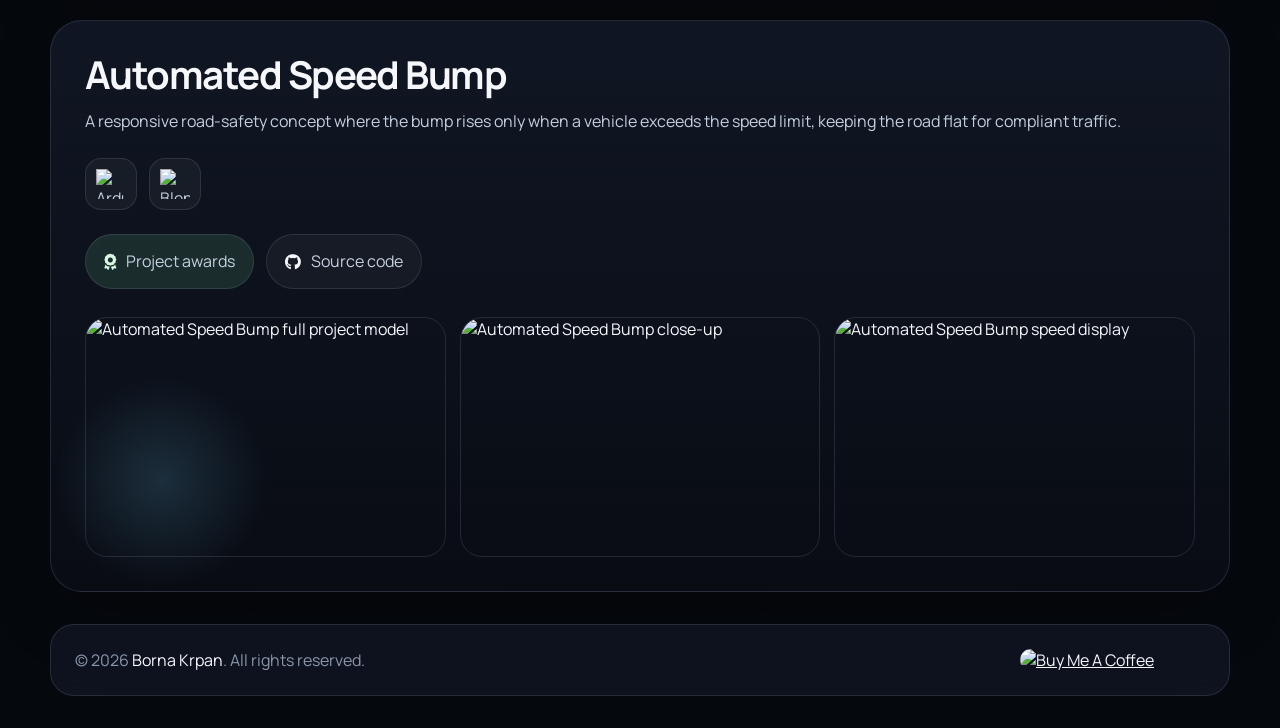
==== commit c7b44b44: "Images for Easy Icons and Pixel Library projects + minor changes" ====
--- a/projects.html
+++ b/projects.html
@@ -51,8 +51,8 @@
                     <li><img src="https://easyicons.xyz/icons/JavaScript.svg" alt="JavaScript"></li>
                     <li><img src="https://easyicons.xyz/icons/HTML.svg" alt="HTML"></li>
                     <li><img src="https://easyicons.xyz/icons/CSS.svg" alt="CSS"></li>
+                    <li><img src="https://easyicons.xyz/icons/MySQL-Dark.svg" alt="MySQL"></li>
                     <li><img src="https://easyicons.xyz/icons/AWS-Dark.svg" alt="AWS"></li>
-                    <li><img src="https://easyicons.xyz/icons/MySQL-Dark.svg" alt="MySQL"></li>
                     <li><img src="https://easyicons.xyz/icons/PyCharm-Dark.svg" alt="PyCharm"></li>
                 </ul>
                 <div class="button-row">
@@ -78,10 +78,12 @@
                 <p class="status-note">Public repository. Visual assets are not published on this site yet.</p>
                 <ul class="tech-list">
                     <li><img src="https://easyicons.xyz/icons/NodeJS-Dark.svg" alt="NodeJS"></li>
+                    <li><img src="https://easyicons.xyz/icons/ExpressJS-Dark.svg" alt="Express"></li>
                     <li><img src="https://easyicons.xyz/icons/React-Dark.svg" alt="React"></li>
                     <li><img src="https://easyicons.xyz/icons/JavaScript.svg" alt="JavaScript"></li>
                     <li><img src="https://easyicons.xyz/icons/HTML.svg" alt="HTML"></li>
                     <li><img src="https://easyicons.xyz/icons/CSS.svg" alt="CSS"></li>
+                    <li><img src="https://easyicons.xyz/icons/MySQL-Dark.svg" alt="MySQL"></li>
                     <li><img src="https://easyicons.xyz/icons/RaspberryPi-Dark.svg" alt="Raspberry Pi"></li>
                     <li><img src="https://easyicons.xyz/icons/WebStorm-Dark.svg" alt="WebStorm"></li>
                 </ul>
@@ -100,14 +102,16 @@
                     Mobile-first focus app that turns study time into a lightweight social experience with tracked
                     sessions, break management, and private invite-only study groups.
                 </p>
-                <p class="status-note">Public repository. Visual assets are not published on this site yet.</p>
-                <ul class="tech-list">
-                    <li><img src="https://easyicons.xyz/icons/React-Dark.svg" alt="React"></li>
-                    <li><img src="https://easyicons.xyz/icons/JavaScript.svg" alt="JavaScript"></li>
+                <ul class="tech-list">
                     <li><img src="https://easyicons.xyz/icons/NodeJS-Dark.svg" alt="NodeJS"></li>
                     <li><img src="https://easyicons.xyz/icons/ExpressJS-Dark.svg" alt="Express"></li>
-                    <li><img src="https://easyicons.xyz/icons/PostgreSQL-Dark.svg" alt="PostgreSQL"></li>
-                    <li><img src="https://easyicons.xyz/icons/Prisma.svg" alt="Prisma"></li>
+                    <li><img src="https://easyicons.xyz/icons/React-Dark.svg" alt="React"></li>
+                    <li><img src="https://easyicons.xyz/icons/JavaScript.svg" alt="JavaScript"></li>
+                    <li><img src="https://easyicons.xyz/icons/HTML.svg" alt="HTML"></li>
+                    <li><img src="https://easyicons.xyz/icons/CSS.svg" alt="CSS"></li>
+                    <li><img src="https://easyicons.xyz/icons/MySQL-Dark.svg" alt="MySQL"></li>
+                    <li><img src="https://easyicons.xyz/icons/RaspberryPi-Dark.svg" alt="Raspberry Pi"></li>
+                    <li><img src="https://easyicons.xyz/icons/WebStorm-Dark.svg" alt="WebStorm"></li>
                 </ul>
                 <div class="button-row">
                     <a class="button button-secondary" href="https://github.com/xikodev/pixel-library" target="_blank" rel="noreferrer">
@@ -115,14 +119,21 @@
                     </a>
                 </div>
             </div>
-        </article>
-
-        <article class="project-card section-card">
-            <div class="project-copy">
-                <h2 id="easy-icons">Easy Icons</h2>
+            <div class="project-media-grid">
+                <img src="images/projects/pixel-library/login.jpeg" alt="Pixel Library login screen">
+                <img src="images/projects/pixel-library/session_active.jpeg" alt="Pixel Library active session screen">
+                <img src="images/projects/pixel-library/session_start.jpeg" alt="Pixel Library start session screen">
+            </div>
+        </article>
+
+        <article class="project-card section-card">
+            <div class="project-copy">
+                <h2 id="easy-icons" class="project-title">
+                    <img src="images/projects/easy-icons/logo.png" alt="Easy Icons logo">
+                    <span>Easy Icons</span>
+                </h2>
                 <p>Simple icon delivery project for quickly embedding developer tooling and stack visuals on websites.</p>
                 <ul class="tech-list">
-                    <li><img src="images/projects/easy-icons/logo.png" alt="Easy Icons logo"></li>
                     <li><img src="https://easyicons.xyz/icons/JavaScript.svg" alt="JavaScript"></li>
                     <li><img src="https://easyicons.xyz/icons/HTML.svg" alt="HTML"></li>
                     <li><img src="https://easyicons.xyz/icons/CSS.svg" alt="CSS"></li>
@@ -137,17 +148,22 @@
                     </a>
                 </div>
             </div>
-        </article>
-
-        <article class="project-card section-card">
-            <div class="project-copy">
-                <h2 id="timesheriff">TimeSheriff</h2>
+            <div class="project-media-grid project-media-grid-wide">
+                <img src="images/projects/easy-icons/webpage.png" alt="Easy Icons website preview">
+            </div>
+        </article>
+
+        <article class="project-card section-card">
+            <div class="project-copy">
+                <h2 id="timesheriff" class="project-title">
+                    <img src="images/projects/timesheriff/timesheriff.png" alt="TimeSheriff logo">
+                    <span>TimeSheriff</span>
+                </h2>
                 <p>
                     Discord bot for timezone visibility and lightweight coordination across globally distributed
                     communities.
                 </p>
                 <ul class="tech-list">
-                    <li><img src="images/projects/timesheriff/timesheriff.png" alt="TimeSheriff logo"></li>
                     <li><img src="https://easyicons.xyz/icons/JavaScript.svg" alt="JavaScript"></li>
                     <li><img src="https://easyicons.xyz/icons/DiscordJS-Dark.svg" alt="DiscordJS"></li>
                     <li><img src="https://easyicons.xyz/icons/MySQL-Dark.svg" alt="MySQL"></li>
--- a/css/main.css
+++ b/css/main.css
@@ -356,6 +356,21 @@
     margin-bottom: 14px;
 }
 
+.project-title {
+    display: inline-flex;
+    align-items: center;
+    gap: 14px;
+    flex-wrap: wrap;
+}
+
+.project-title img {
+    width: 52px;
+    height: 52px;
+    object-fit: contain;
+    border-radius: 14px;
+    flex: 0 0 auto;
+}
+
 .status-note {
     color: var(--danger);
 }
@@ -394,6 +409,23 @@
 
 .project-media-grid-duo {
     grid-template-columns: repeat(2, minmax(0, 1fr));
+}
+
+.project-media-grid-wide {
+    grid-template-columns: minmax(0, 1fr);
+}
+
+.project-media-grid-showcase {
+    grid-template-columns: minmax(0, 1.8fr) minmax(220px, 0.8fr);
+    align-items: stretch;
+}
+
+.project-media-grid-showcase > :only-child {
+    grid-column: 1 / -1;
+}
+
+.project-media-grid-mobile-showcase {
+    grid-template-columns: repeat(4, minmax(0, 1fr));
 }
 
 .project-media-grid img {
@@ -403,6 +435,65 @@
     object-fit: cover;
     border-radius: 22px;
     border: 1px solid var(--border-soft);
+}
+
+.project-media-grid-mobile-showcase img {
+    aspect-ratio: 9 / 16;
+    min-height: 0;
+    object-position: top;
+}
+
+.project-media-grid-wide img {
+    min-height: 360px;
+    object-fit: contain;
+    background:
+        linear-gradient(180deg, rgba(125, 211, 252, 0.07), rgba(255, 255, 255, 0.03)),
+        rgba(8, 12, 19, 0.88);
+    padding: 18px;
+}
+
+.project-media-panel {
+    min-height: 240px;
+    border: 1px solid var(--border-soft);
+    border-radius: 22px;
+    overflow: hidden;
+    background: rgba(255, 255, 255, 0.04);
+}
+
+.project-media-panel img {
+    border: 0;
+    border-radius: 0;
+}
+
+.project-media-panel-browser {
+    padding: 18px;
+    background:
+        linear-gradient(180deg, rgba(125, 211, 252, 0.08), rgba(255, 255, 255, 0.03)),
+        rgba(8, 12, 19, 0.88);
+}
+
+.project-media-panel-browser img {
+    min-height: 0;
+    border-radius: 16px;
+    border: 1px solid rgba(255, 255, 255, 0.08);
+    box-shadow: 0 16px 38px rgba(0, 0, 0, 0.28);
+}
+
+.project-media-panel-logo {
+    display: grid;
+    place-items: center;
+    padding: 28px;
+    background:
+        radial-gradient(circle at top, rgba(125, 211, 252, 0.2), transparent 58%),
+        linear-gradient(180deg, rgba(255, 255, 255, 0.08), rgba(255, 255, 255, 0.03));
+}
+
+.project-media-panel-logo img {
+    min-height: 0;
+    width: min(100%, 220px);
+    height: auto;
+    object-fit: contain;
+    filter: drop-shadow(0 18px 28px rgba(0, 0, 0, 0.28));
 }
 
 .icon-cloud {
@@ -471,8 +562,19 @@
         max-width: 100%;
     }
 
+    .project-title {
+        gap: 12px;
+    }
+
+    .project-title img {
+        width: 44px;
+        height: 44px;
+    }
+
     .project-media-grid,
-    .project-media-grid-duo {
+    .project-media-grid-duo,
+    .project-media-grid-showcase,
+    .project-media-grid-mobile-showcase {
         grid-template-columns: 1fr;
     }
 
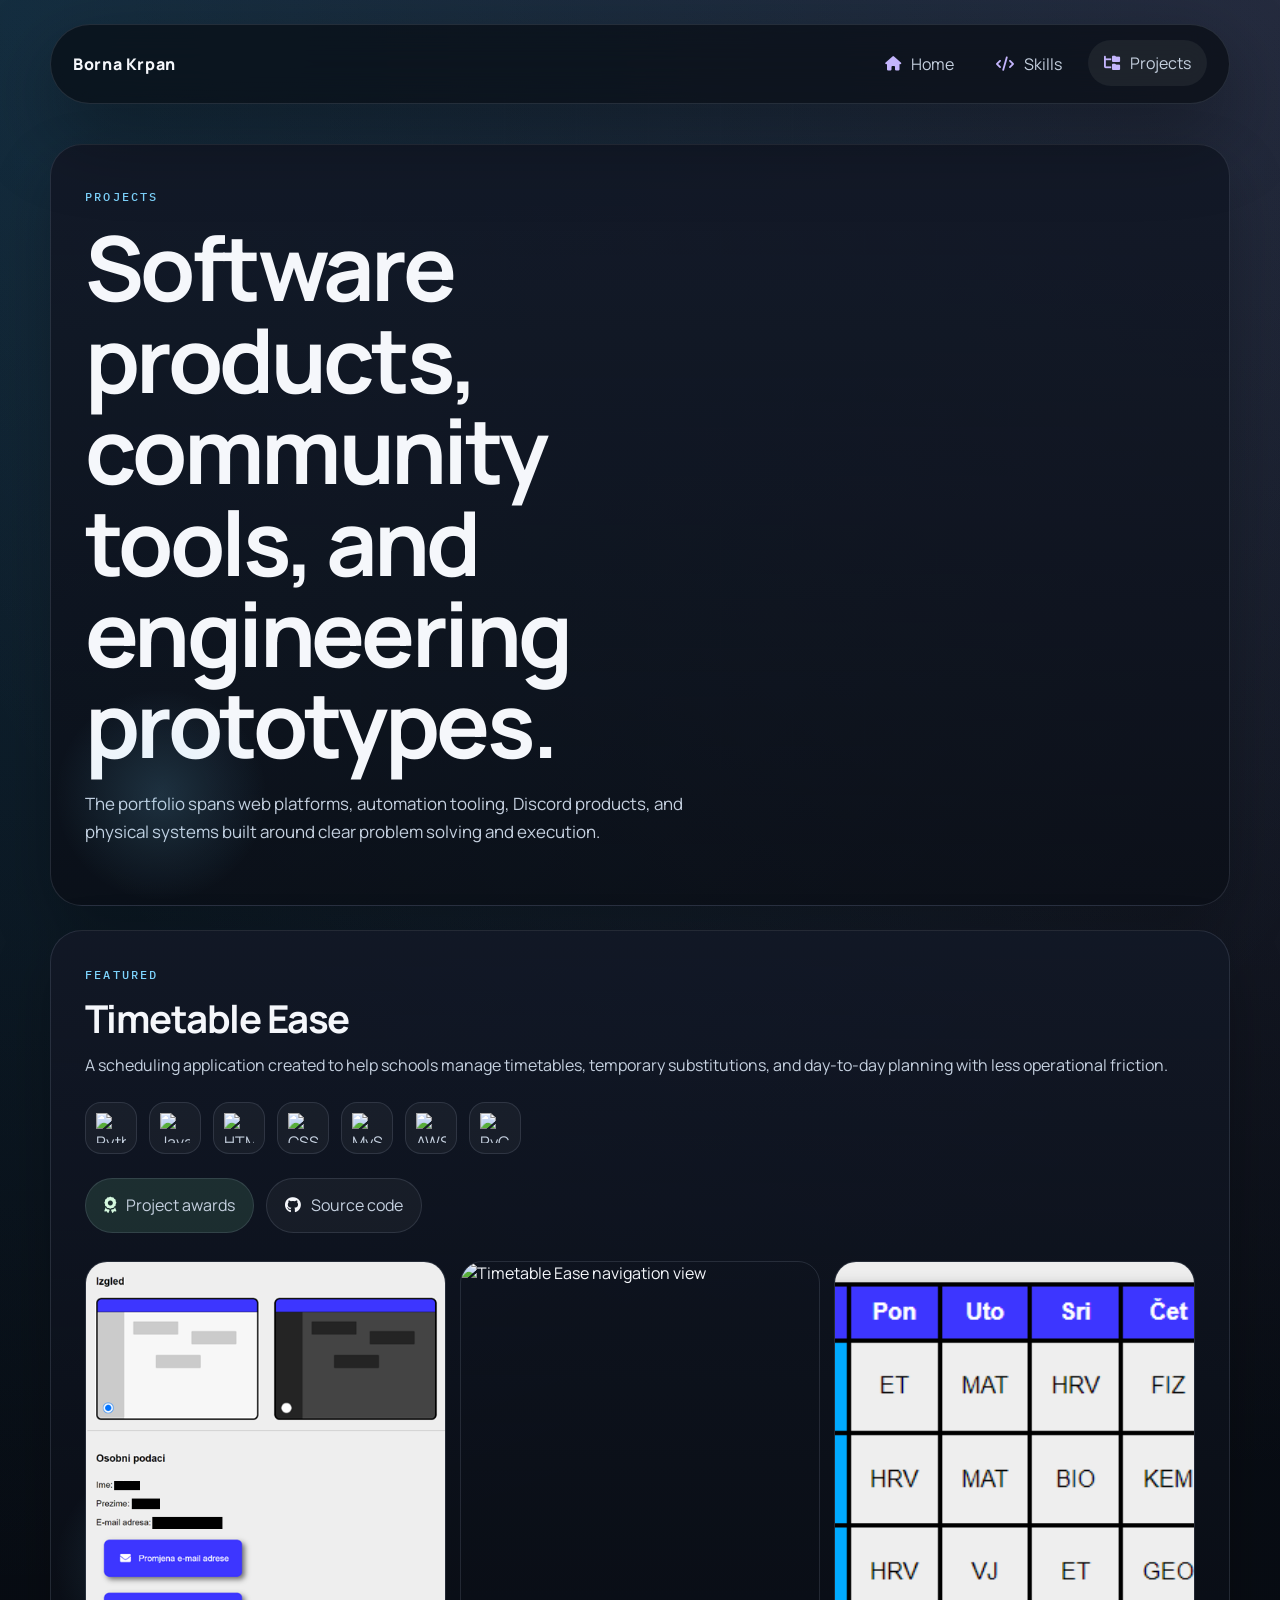
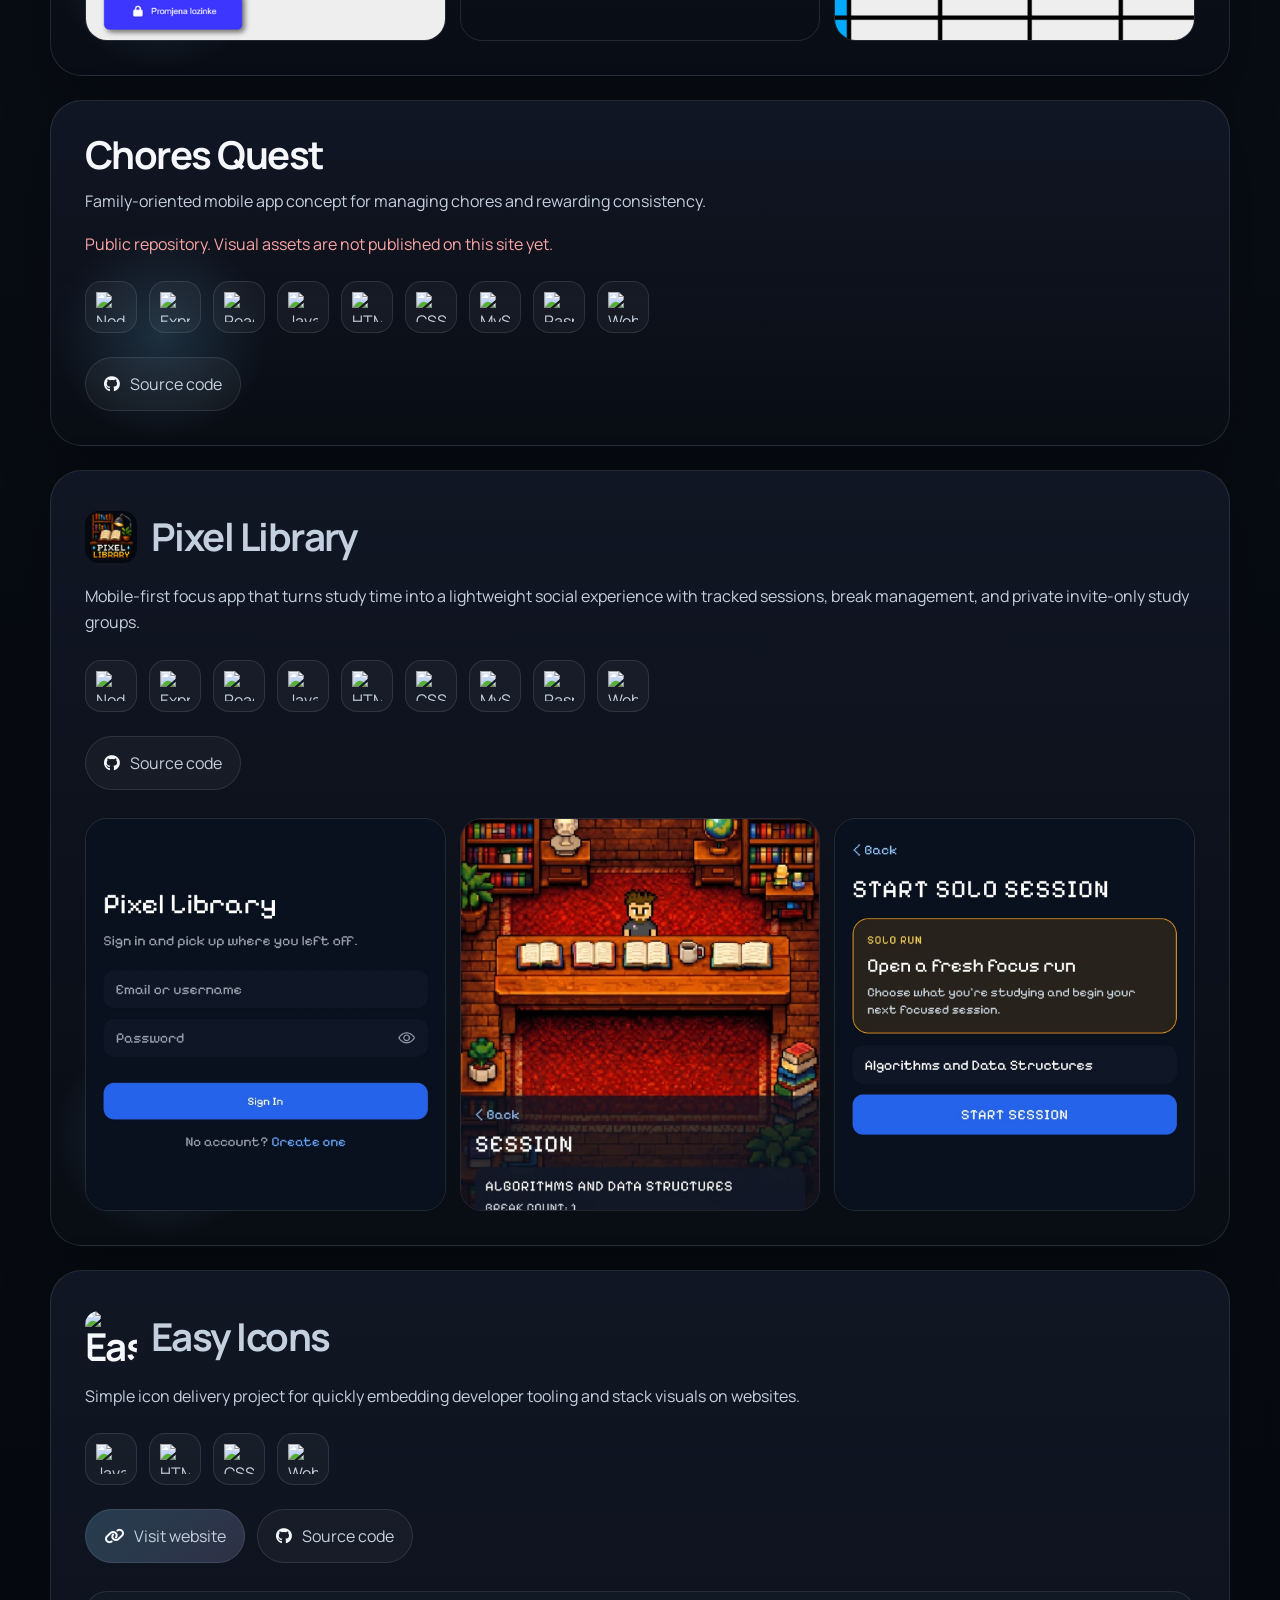
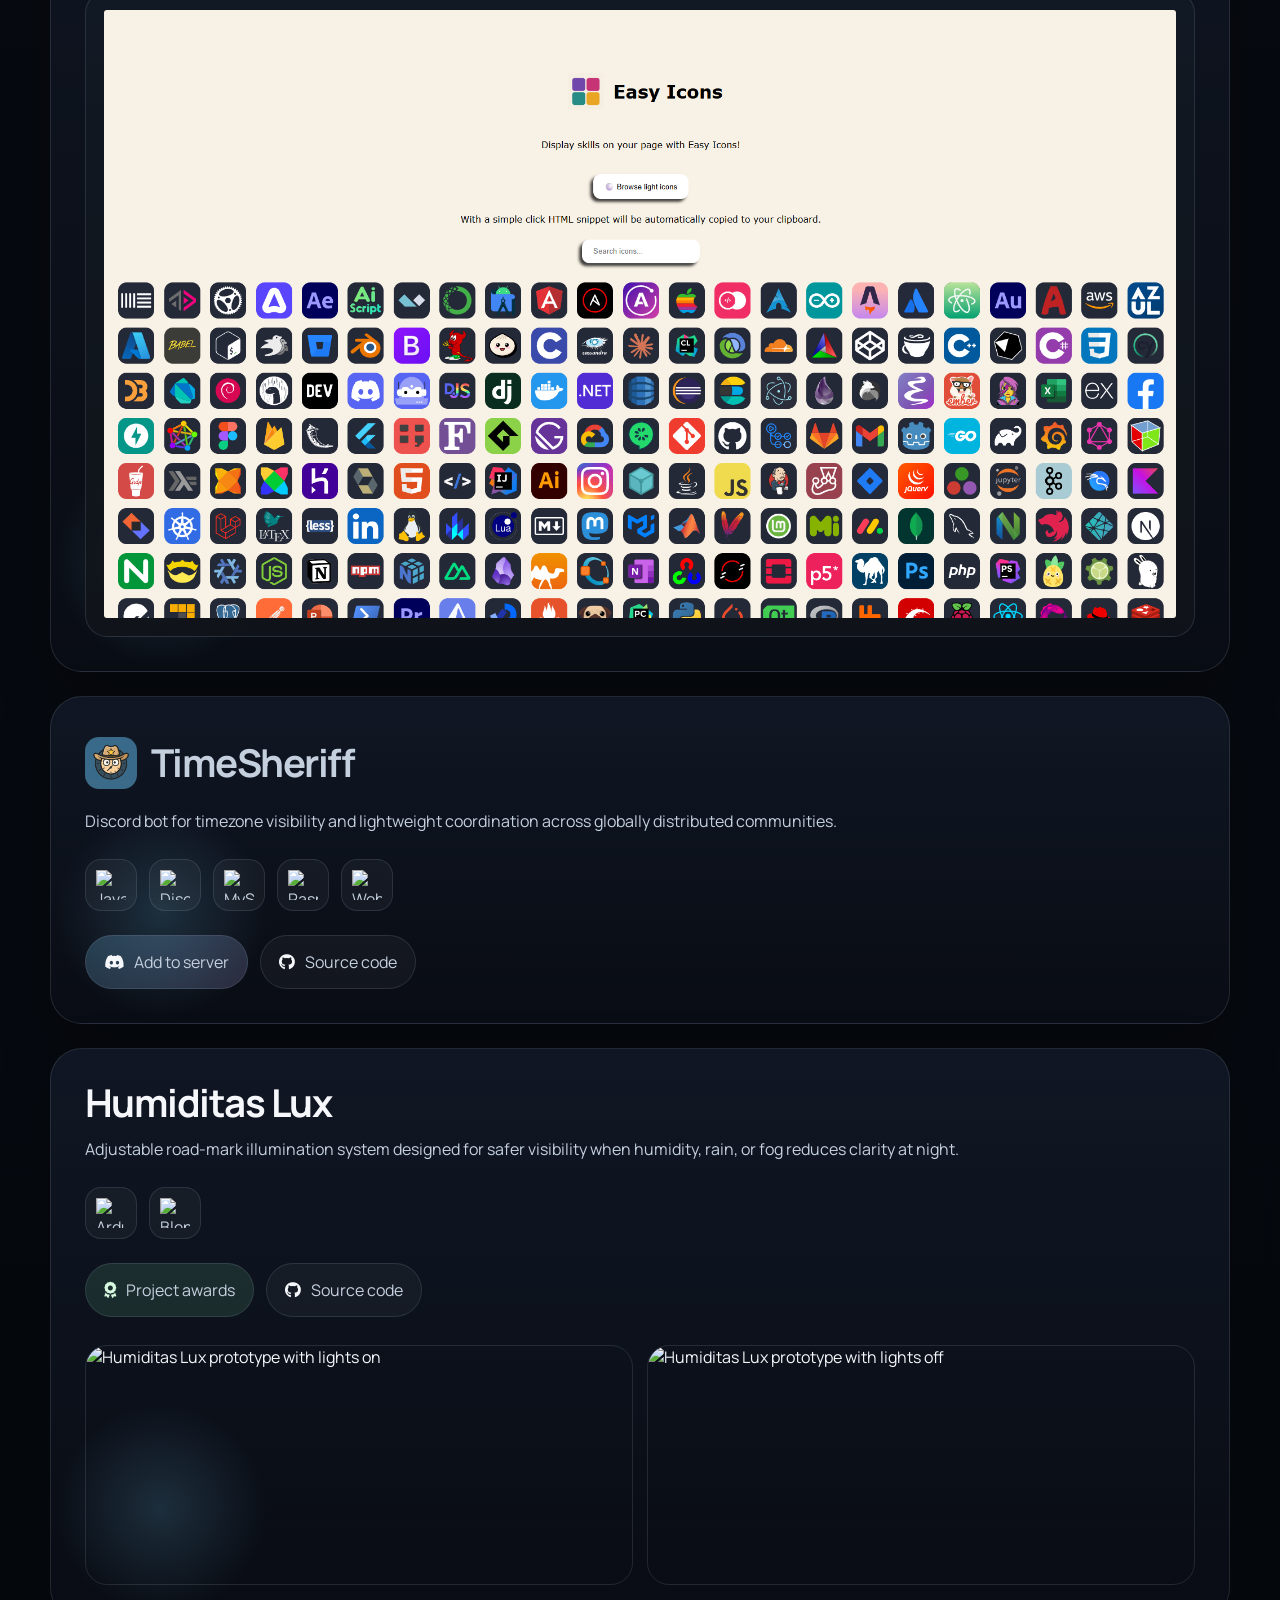
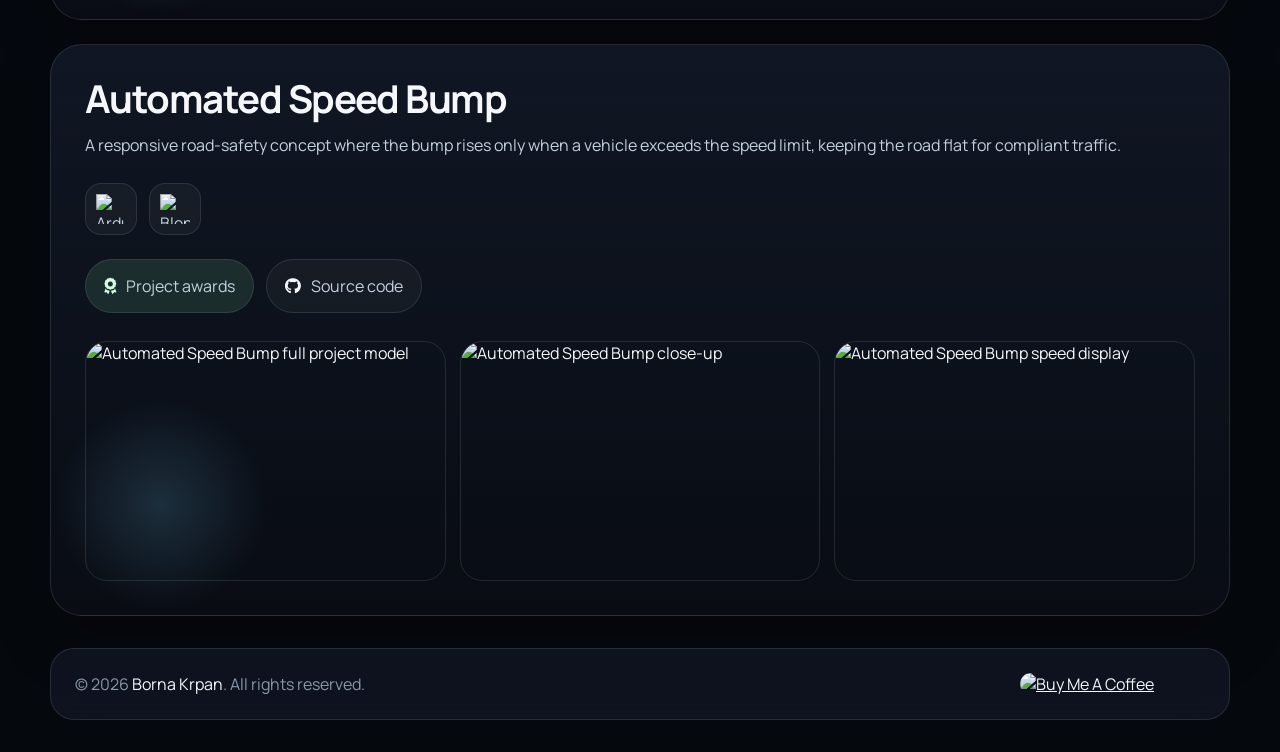
==== commit 4e205fed: "Added logo for Pixel Library" ====
--- a/projects.html
+++ b/projects.html
@@ -97,7 +97,10 @@
 
         <article class="project-card section-card">
             <div class="project-copy">
-                <h2 id="pixel-library">Pixel Library</h2>
+                <h2 id="pixel-library" class="project-title">
+                    <img src="images/projects/pixel-library/logo.png" alt="Pixel Library logo">
+                    <span>Pixel Library</span>
+                </h2>
                 <p>
                     Mobile-first focus app that turns study time into a lightweight social experience with tracked
                     sessions, break management, and private invite-only study groups.
@@ -156,7 +159,7 @@
         <article class="project-card section-card">
             <div class="project-copy">
                 <h2 id="timesheriff" class="project-title">
-                    <img src="images/projects/timesheriff/timesheriff.png" alt="TimeSheriff logo">
+                    <img src="images/projects/timesheriff/logo.png" alt="TimeSheriff logo">
                     <span>TimeSheriff</span>
                 </h2>
                 <p>
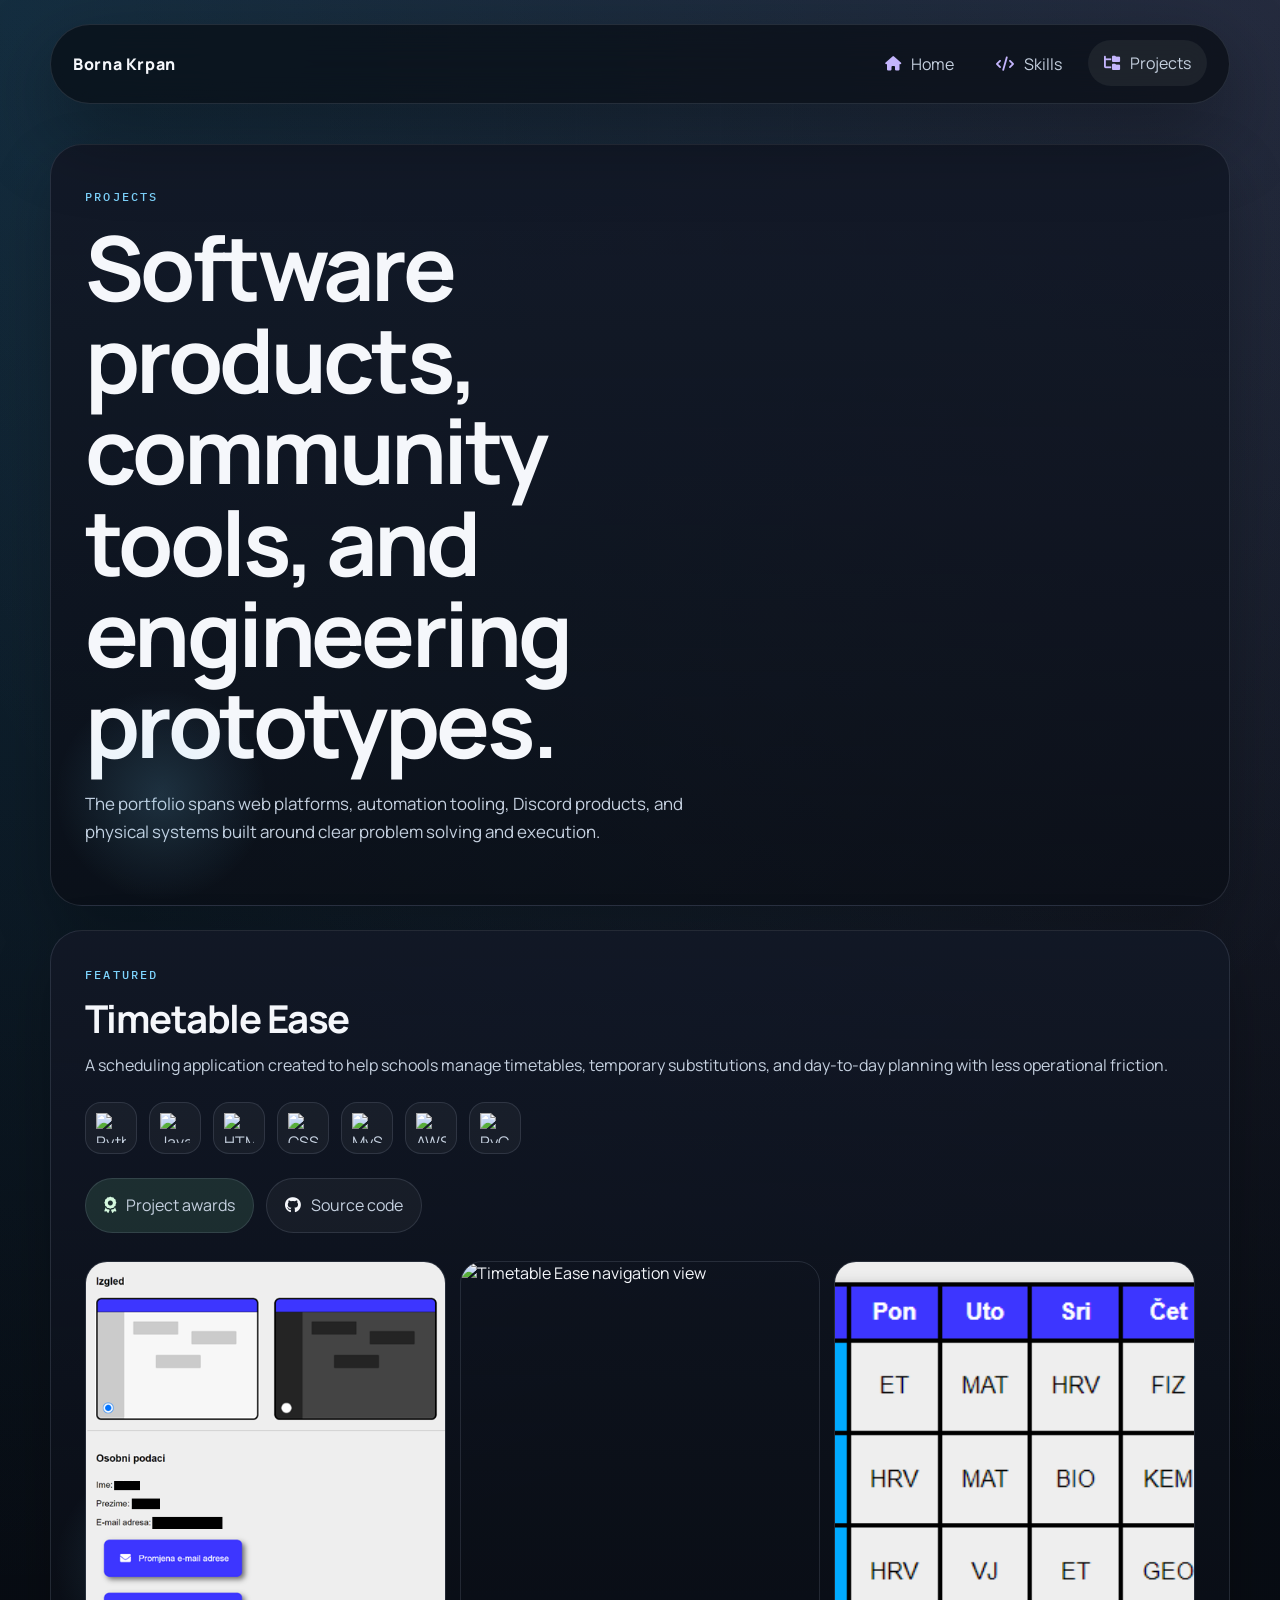
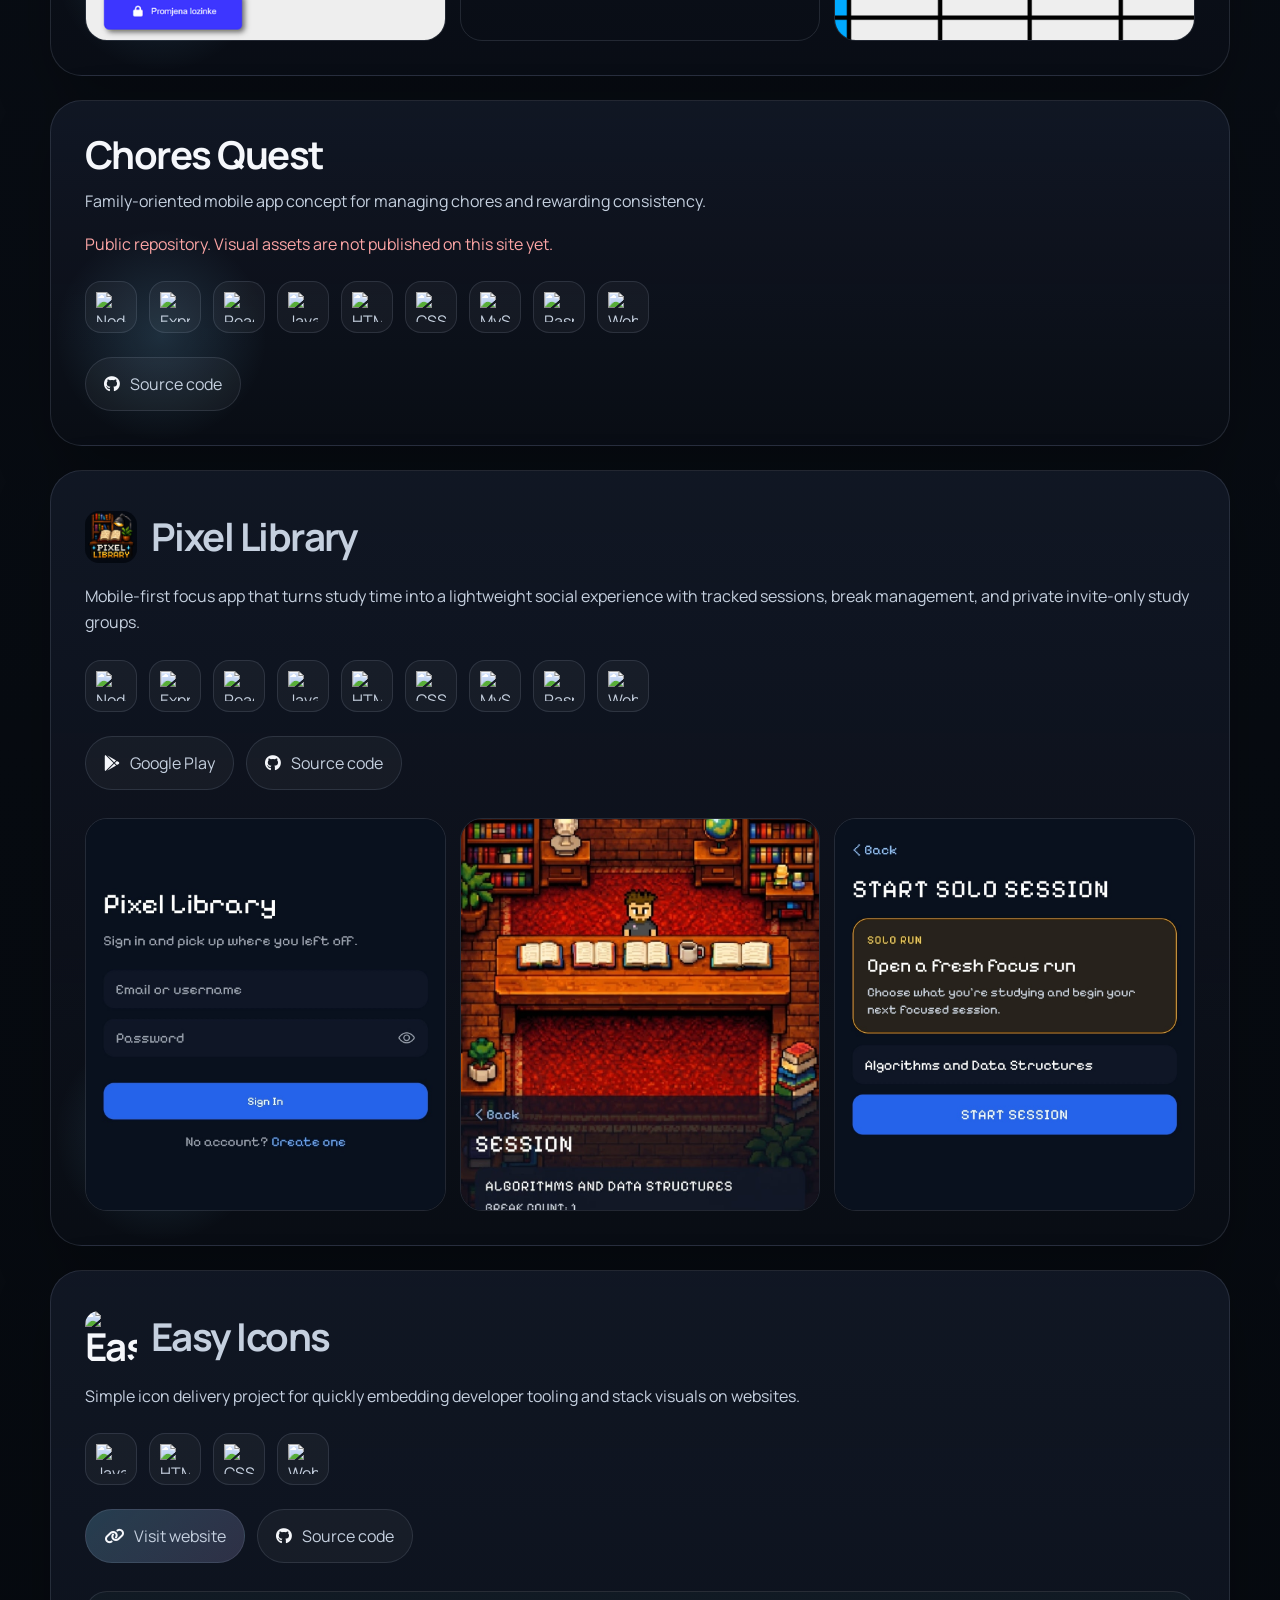
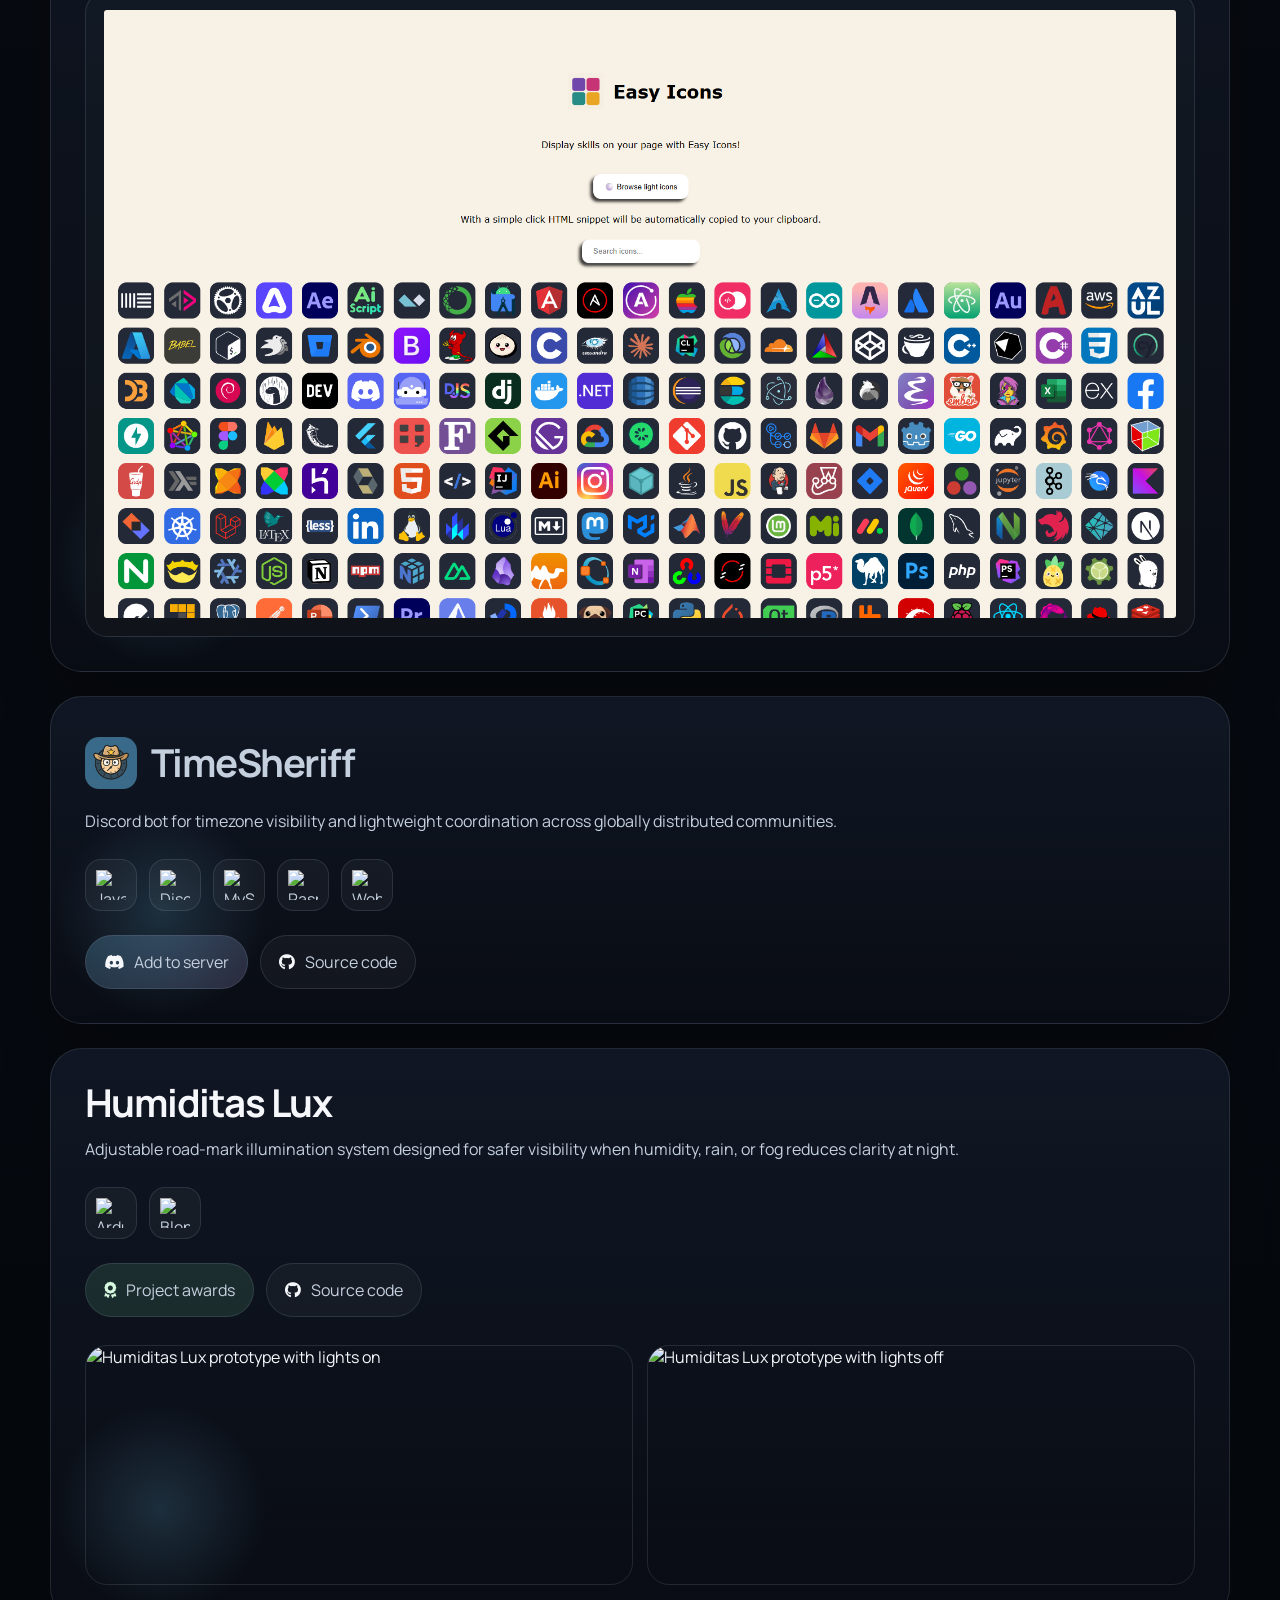
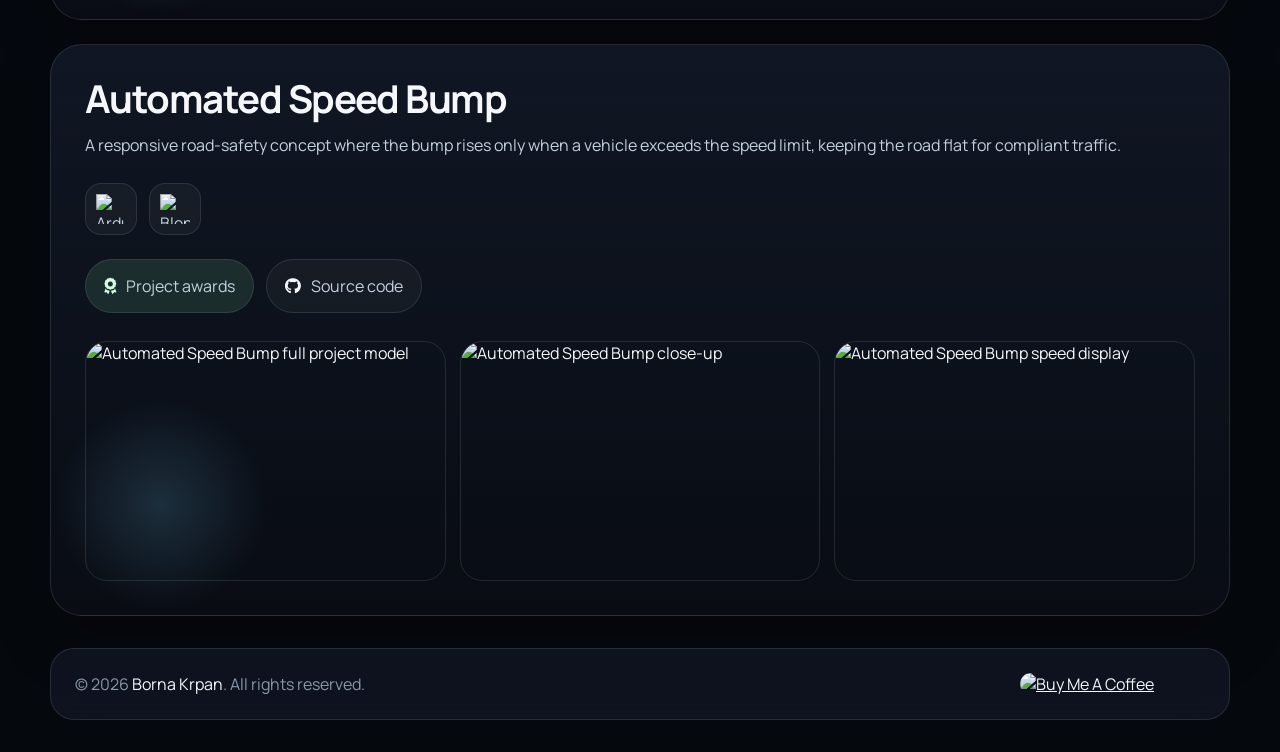
==== commit 9b2c15bb: "Added Google Play link for Pixel Library" ====
--- a/projects.html
+++ b/projects.html
@@ -117,6 +117,9 @@
                     <li><img src="https://easyicons.xyz/icons/WebStorm-Dark.svg" alt="WebStorm"></li>
                 </ul>
                 <div class="button-row">
+                    <a class="button button-secondary" href="https://play.google.com/store/apps/details?id=com.xikodev.pixellibrary" target="_blank" rel="noreferrer">
+                        <i class="fa-brands fa-google-play"></i><span>Google Play</span>
+                    </a>
                     <a class="button button-secondary" href="https://github.com/xikodev/pixel-library" target="_blank" rel="noreferrer">
                         <i class="fa-brands fa-github"></i><span>Source code</span>
                     </a>
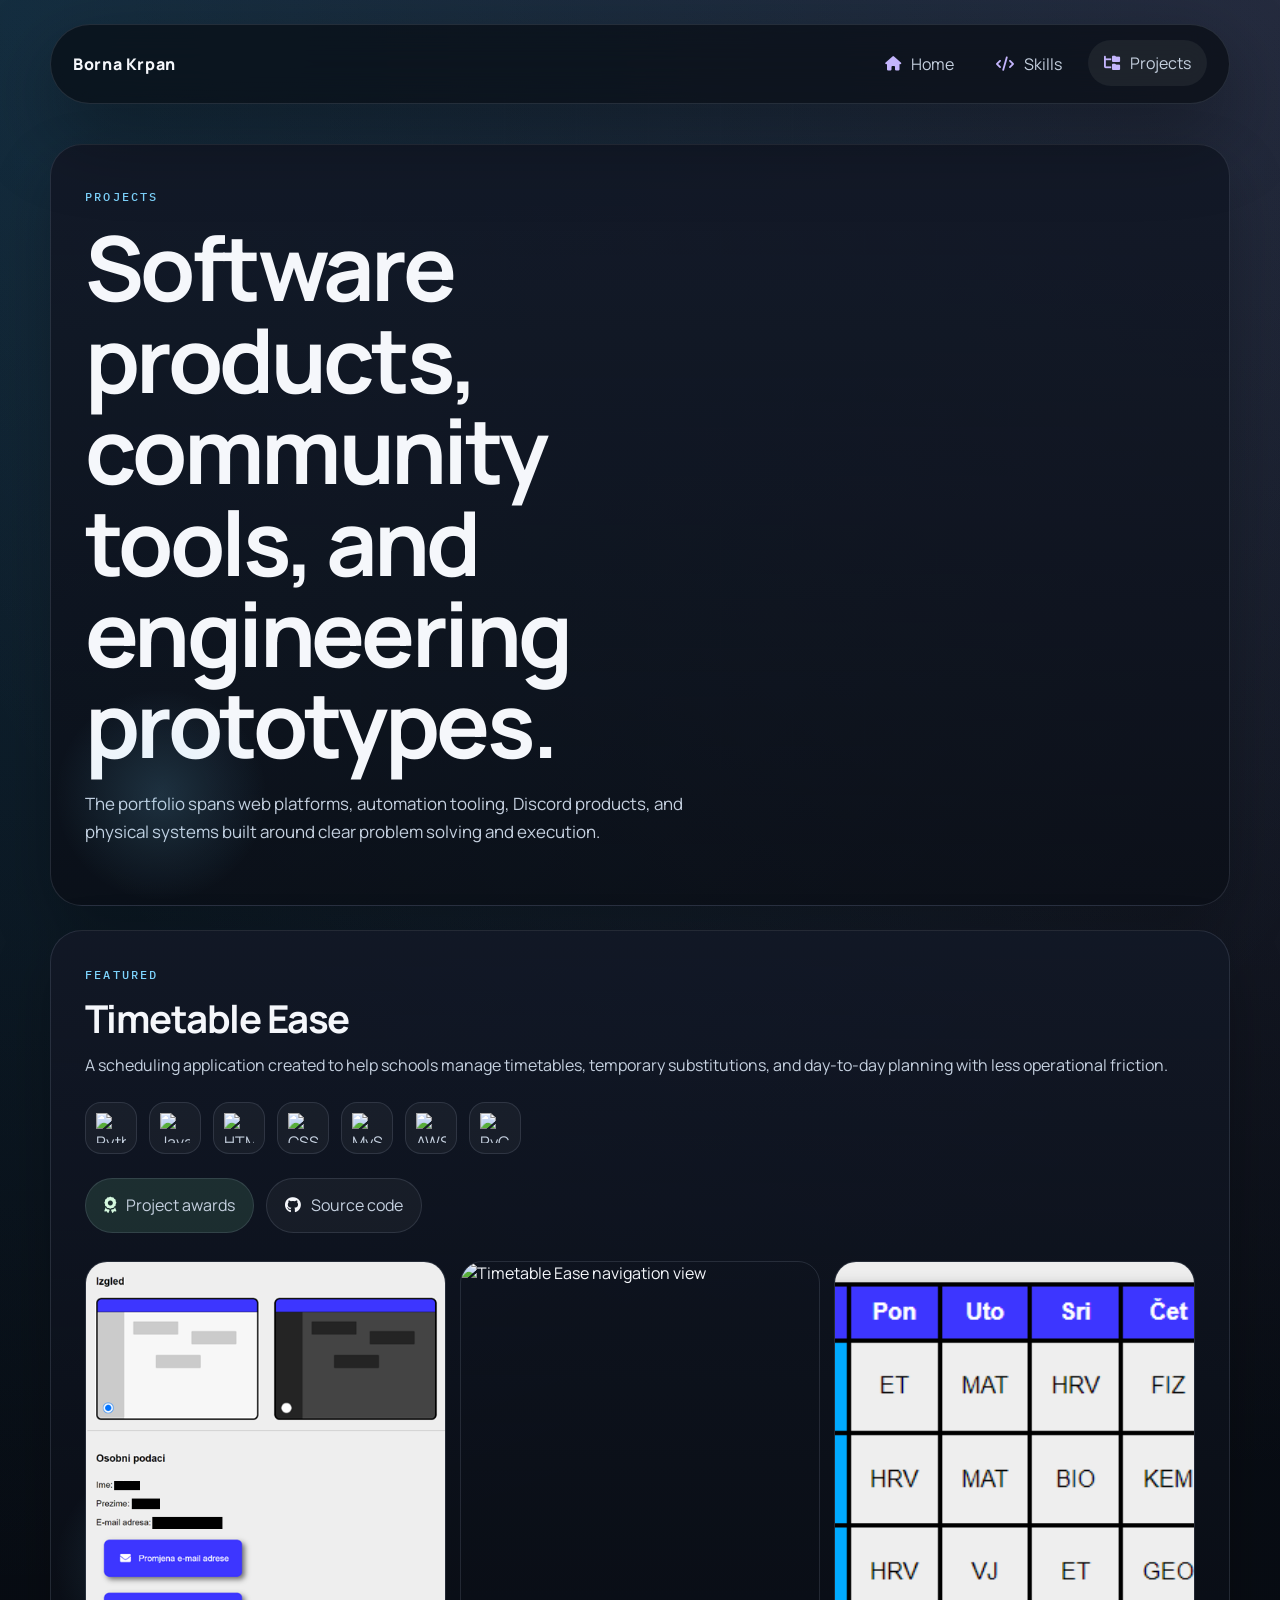
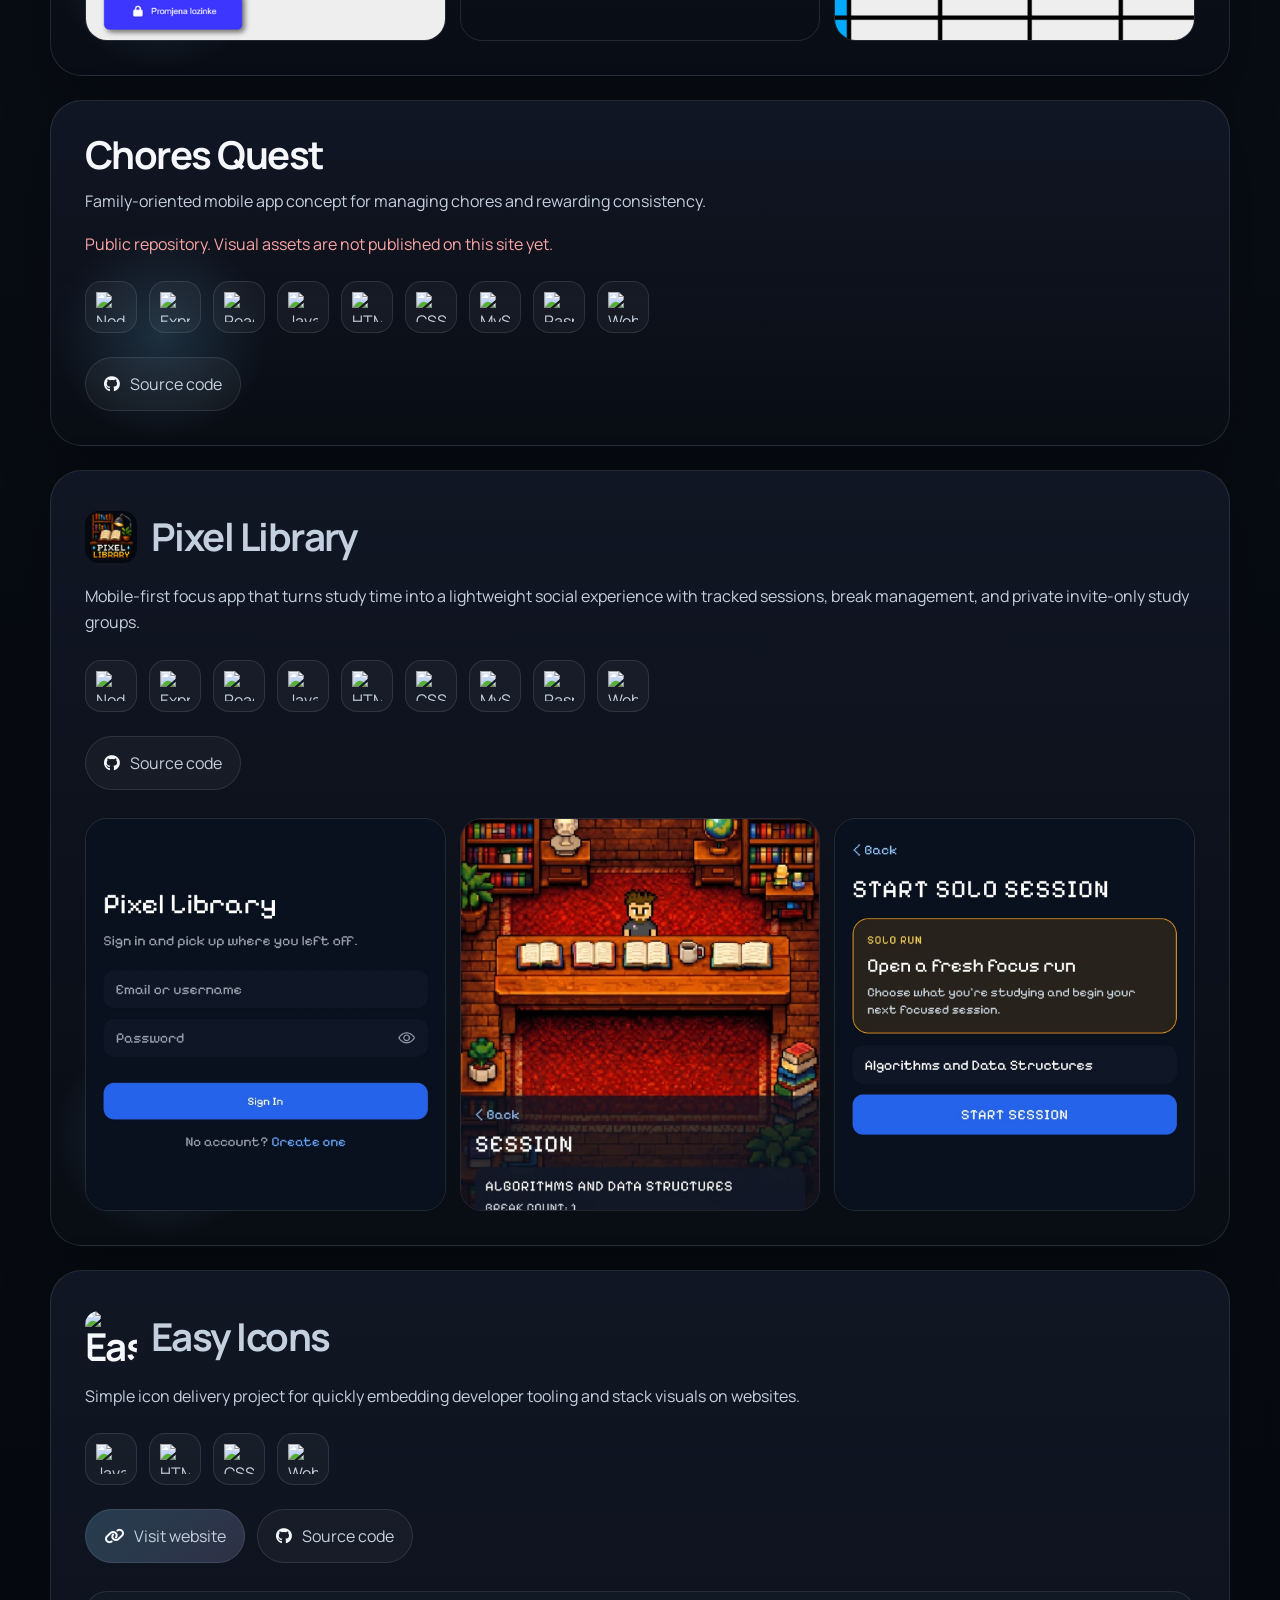
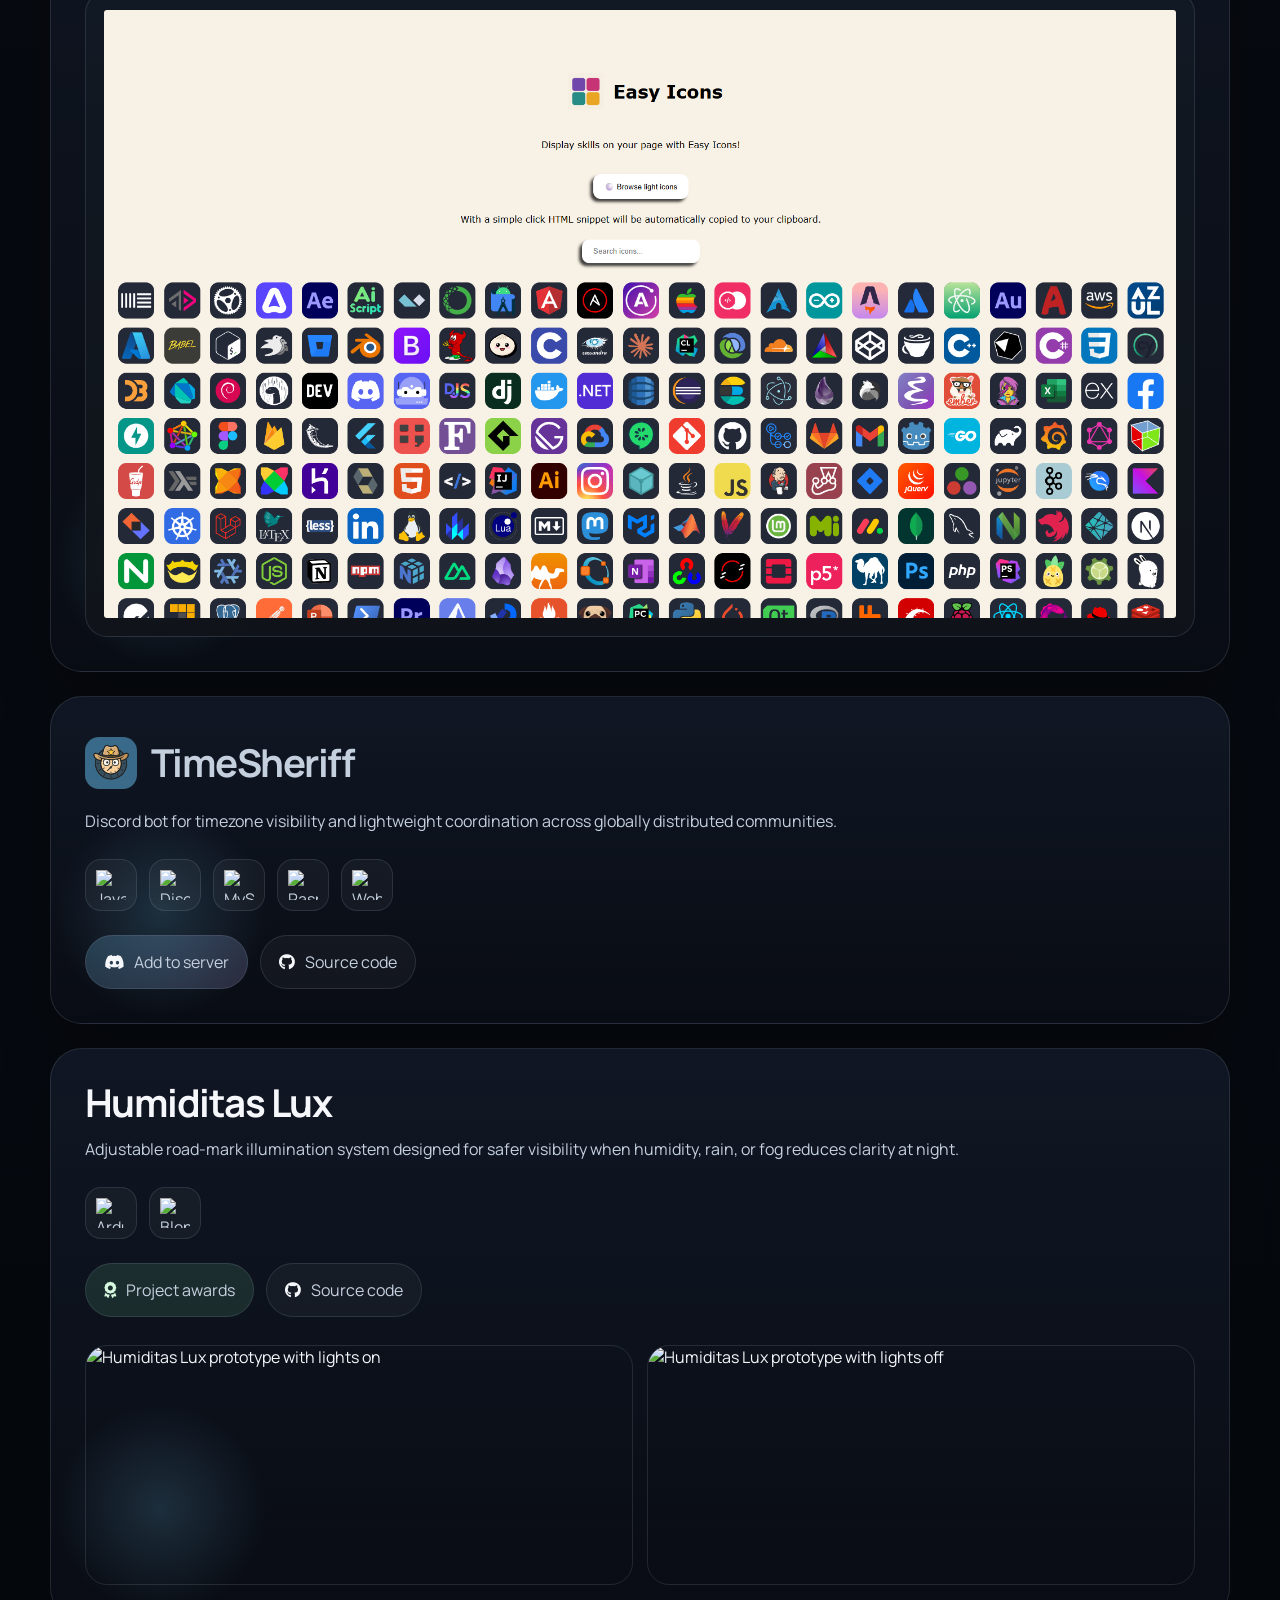
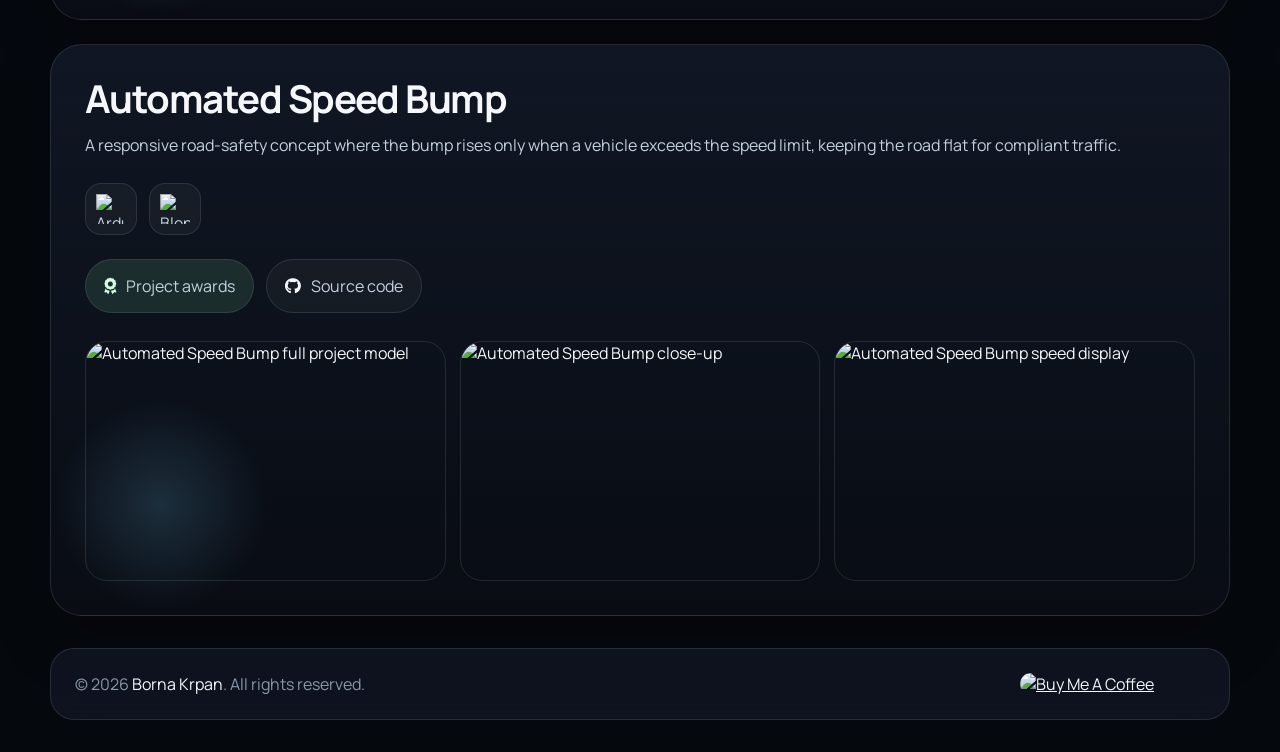
==== commit be856055: "Removed Google Play link for Pixel Library" ====
--- a/projects.html
+++ b/projects.html
@@ -117,9 +117,9 @@
                     <li><img src="https://easyicons.xyz/icons/WebStorm-Dark.svg" alt="WebStorm"></li>
                 </ul>
                 <div class="button-row">
-                    <a class="button button-secondary" href="https://play.google.com/store/apps/details?id=com.xikodev.pixellibrary" target="_blank" rel="noreferrer">
-                        <i class="fa-brands fa-google-play"></i><span>Google Play</span>
-                    </a>
+<!--                    <a class="button button-secondary" href="https://play.google.com/store/apps/details?id=com.xikodev.pixellibrary" target="_blank" rel="noreferrer">-->
+<!--                        <i class="fa-brands fa-google-play"></i><span>Google Play</span>-->
+<!--                    </a>-->
                     <a class="button button-secondary" href="https://github.com/xikodev/pixel-library" target="_blank" rel="noreferrer">
                         <i class="fa-brands fa-github"></i><span>Source code</span>
                     </a>
